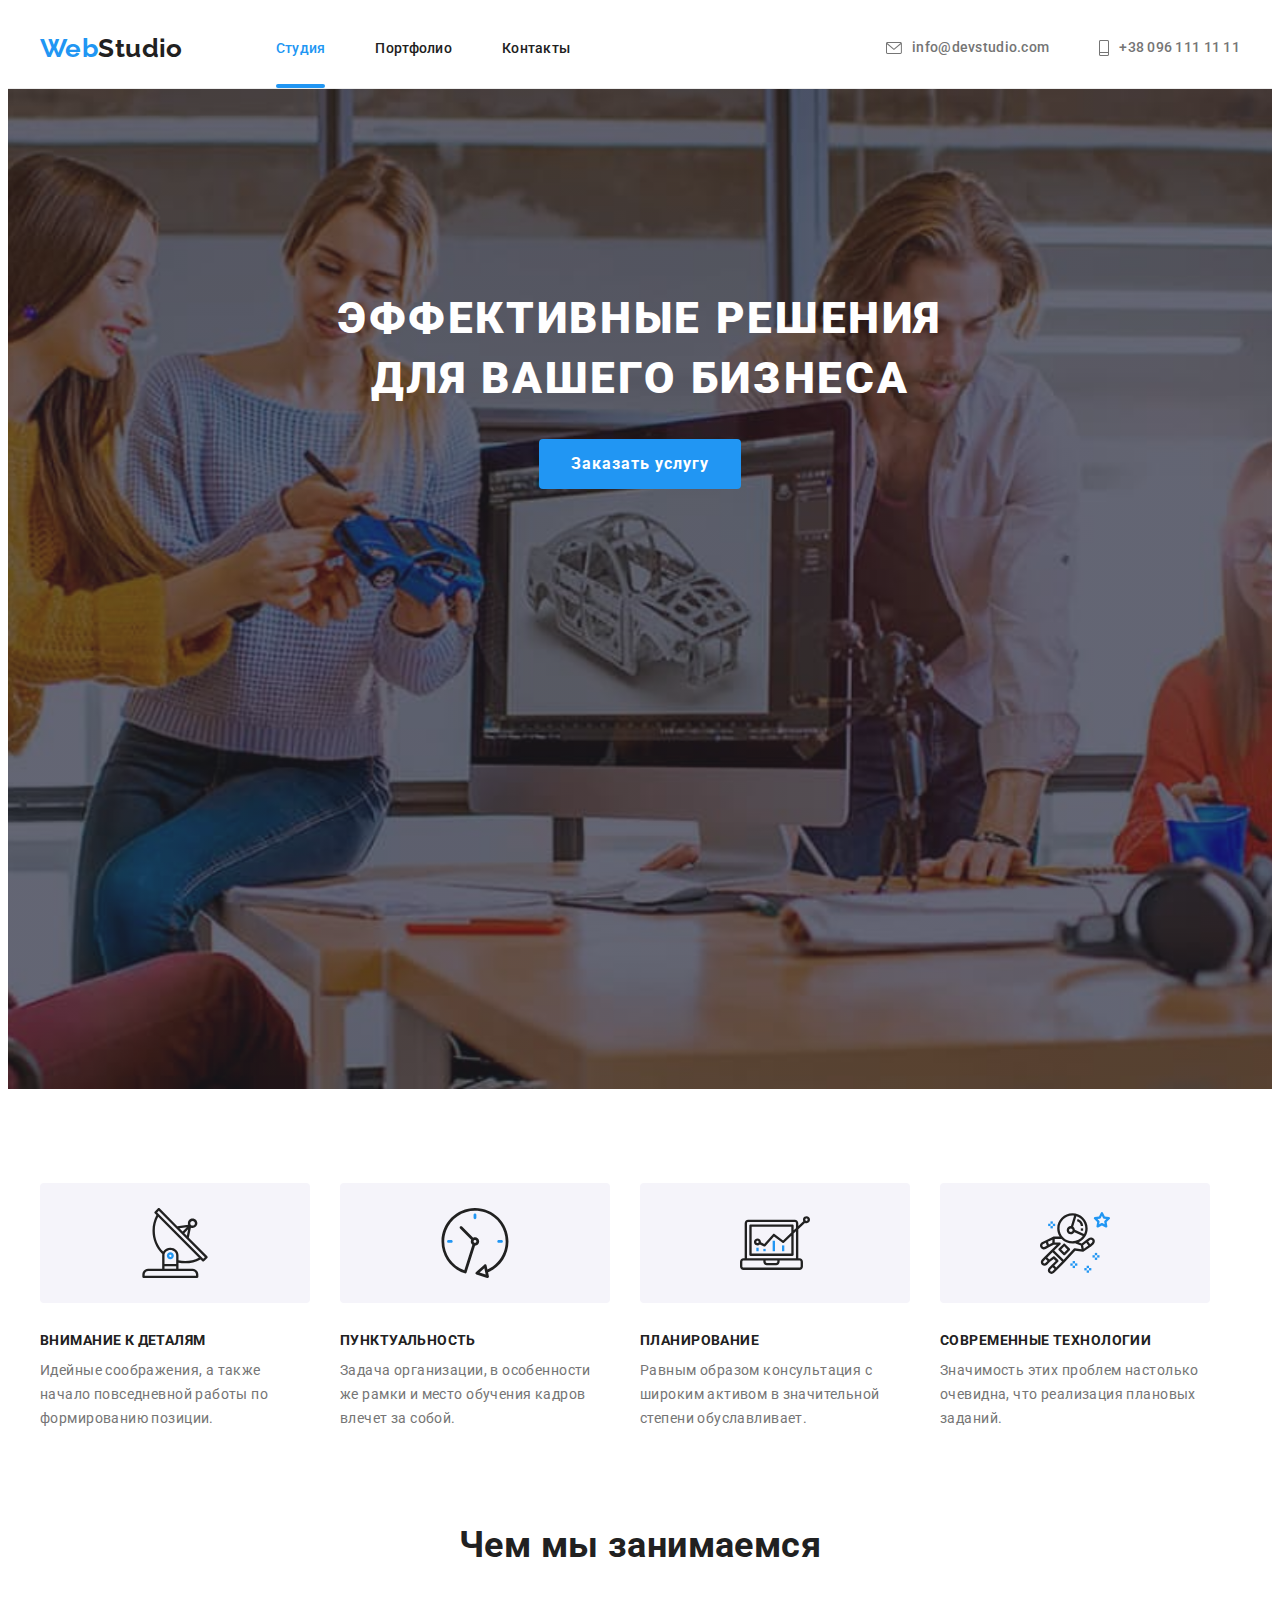
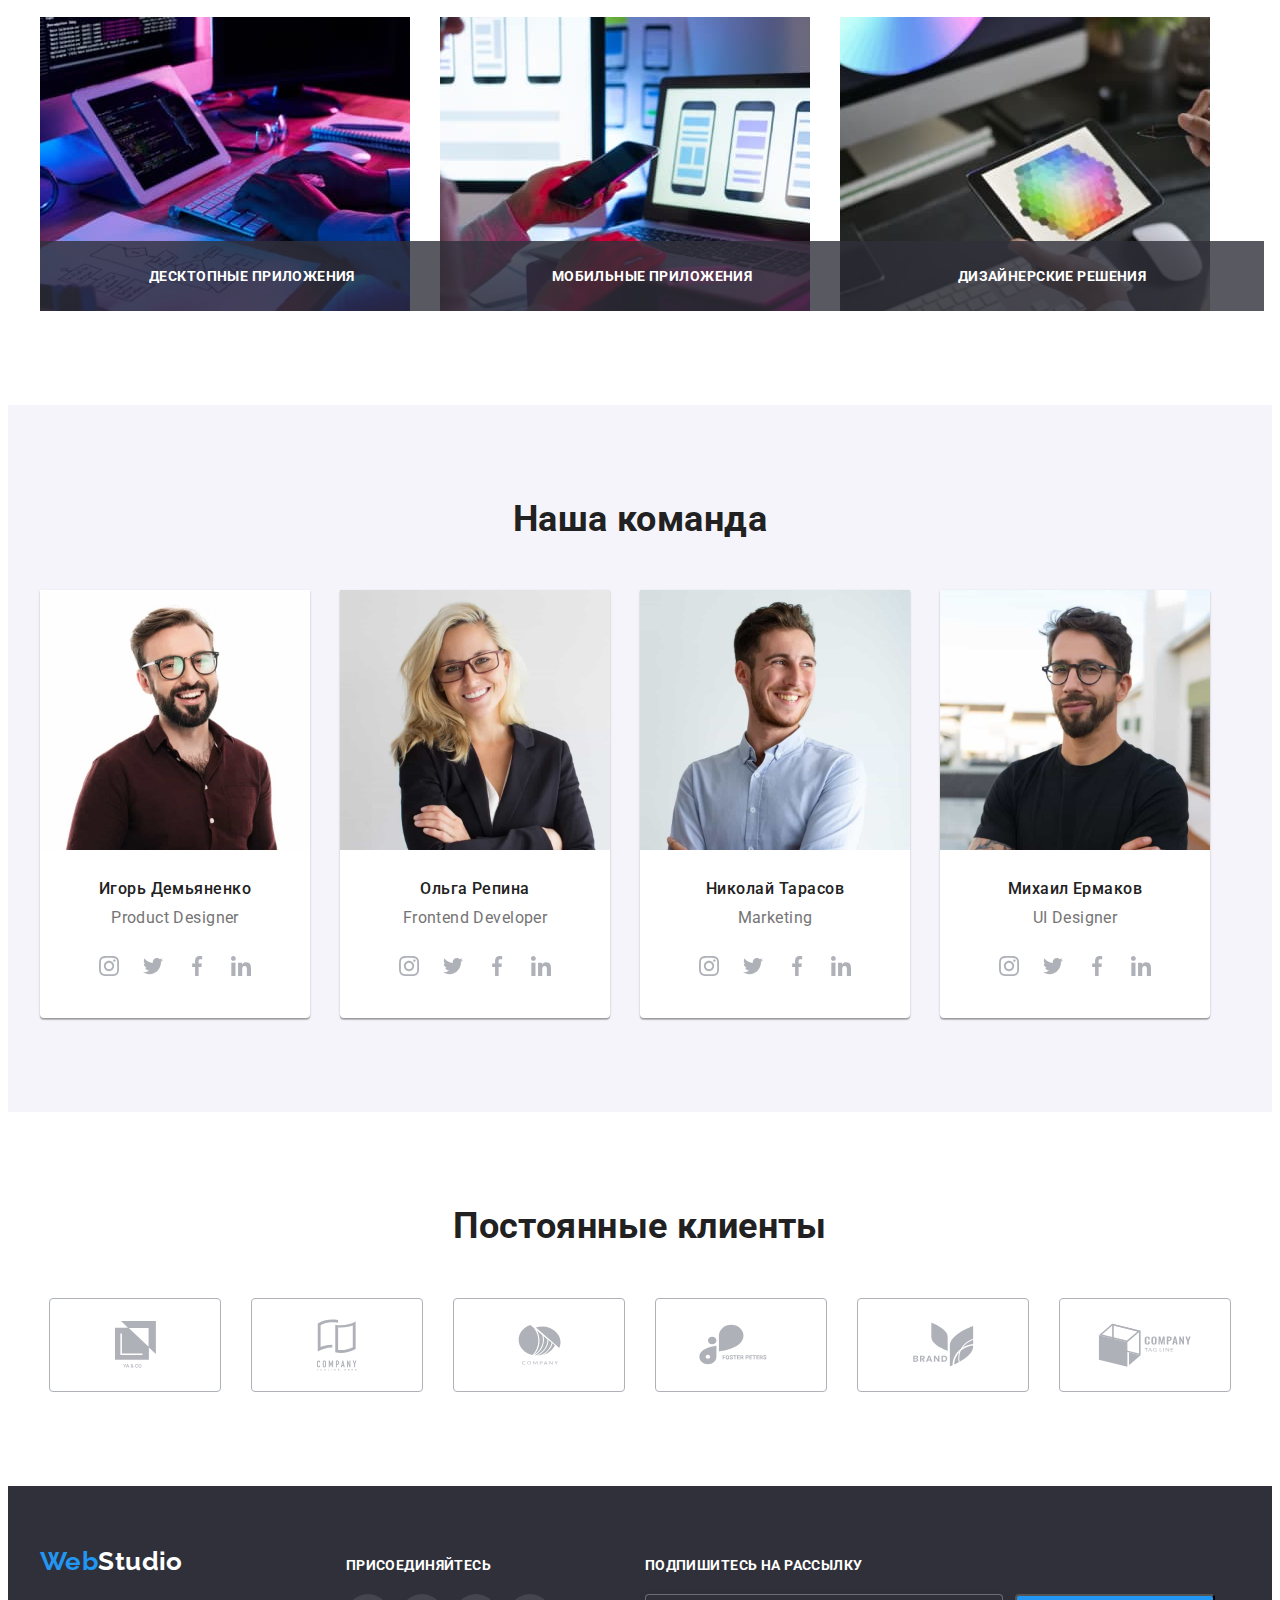
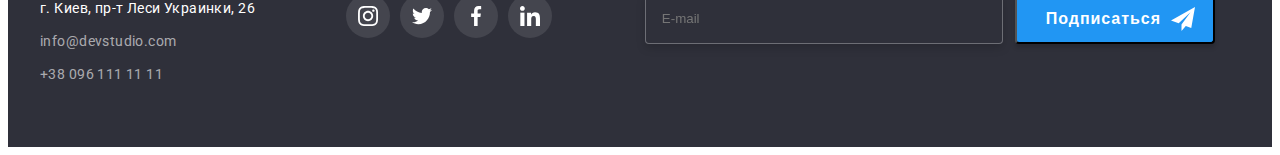
==== index.html @ a0065702 "Add files via upload" ====
<!DOCTYPE html>
<html lang="ru">
  <head>
    <meta charset="UTF-8" />
    <meta http-equiv="X-UA-Compatible" content="IE=edge" />
    <meta name="viewport" content="width=device-width, initial-scale=1.0" />
    <title>WebStudio</title>
    <link rel="preconnect" href="https://fonts.googleapis.com" />
    <link rel="preconnect" href="https://fonts.gstatic.com" crossorigin />
    <link
      href="https://fonts.googleapis.com/css2?family=Raleway:wght@700&family=Roboto:wght@400;500;700;900&display=swap"
      rel="stylesheet"
    />
    <link
      rel="stylesheet"
      href="https://cdnjs.cloudflare.com/ajax/libs/modern-normalize/1.1.0/modern-normalize.min.css"
      integrity="sha512-wpPYUAdjBVSE4KJnH1VR1HeZfpl1ub8YT/NKx4PuQ5NmX2tKuGu6U/JRp5y+Y8XG2tV+wKQpNHVUX03MfMFn9Q=="
      crossorigin="anonymous"
      referrerpolicy="no-referrer"
    />
    <link rel="stylesheet" href="./css/styles.css" />
  </head>
  <body>
    <!-- header -->
    <header class="header-border">
      <div class="container header-container">
        <a href="./index.html" class="logo link">
          Web<span class="logo-black">Studio</span></a
        >
        <nav class="nav">
          <ul class="nav-list list">
            <li class="nav-item">
              <a class="nav-link link current" href="./index.html">Студия</a>
            </li>
            <li class="nav-item">
              <a class="nav-link link" href="./portfolio.html">Портфолио</a>
            </li>
            <li class="nav-item">
              <a class="nav-link link" href="">Контакты</a>
            </li>
          </ul>
        </nav>
        <ul class="contact-list list">
          <li class="contact-item">
            <a class="contact-link link" href="mailto:info@devstudio.com">
              <svg class="contact-link-icon" width="16" height="12">
                <use href="./images/sprait.svg#icon-envelope"></use>
              </svg>
              info@devstudio.com</a
            >
          </li>
          <li class="contact-item">
            <a class="contact-link link" href="tel:+380961111111">
              <svg class="contact-link-icon" width="10" height="16">
                <use href="./images/sprait.svg#icon-smartphone"></use>
              </svg>
              +38 096 111 11 11</a
            >
          </li>
        </ul>
      </div>
    </header>
    <!--main-contain -->
    <main>
      <!-- hero-section -->
      <section class="hero">
        <div class="container hero-img">
          <h1 class="hero-text">Эффективные решения для вашего бизнеса</h1>
          <button class="btn" type="button" data-modal-open>
            Заказать услугу
          </button>
        </div>
      </section>
      <!-- features-section -->
      <section class="features container">
        <h2 class="section-title visually-hidden">Особенности</h2>
        <ul class="features-list list">
          <li class="features-item">
            <div class="features-list-icon">
              <svg class="features-icon" width="70" height="70">
                <use href="./images/sprait.svg#icon-antenna"></use>
              </svg>
            </div>
            <h3 class="features-item-title">Внимание к деталям</h3>
            <p class="features-list-text">
              Идейные соображения, а также начало повседневной работы по
              формированию позиции.
            </p>
          </li>
          <li class="features-item">
            <div class="features-list-icon">
              <svg class="features-icon" width="70" height="70">
                <use href="./images/sprait.svg#icon-clock"></use>
              </svg>
            </div>
            <h3 class="features-item-title">Пунктуальность</h3>
            <p class="features-list-text">
              Задача организации, в особенности же рамки и место обучения кадров
              влечет за собой.
            </p>
          </li>
          <li class="features-item">
            <div class="features-list-icon">
              <svg class="features-icon" width="70" height="70">
                <use href="./images/sprait.svg#icon-diagram"></use>
              </svg>
            </div>
            <h3 class="features-item-title">Планирование</h3>
            <p class="features-list-text">
              Равным образом консультация с широким активом в значительной
              степени обуславливает.
            </p>
          </li>
          <li class="features-item">
            <div class="features-list-icon">
              <svg class="features-icon" width="70" height="70">
                <use href="./images/sprait.svg#icon-astronaut"></use>
              </svg>
            </div>
            <h3 class="features-item-title">Современные технологии</h3>
            <p class="features-list-text">
              Значимость этих проблем настолько очевидна, что реализация
              плановых заданий.
            </p>
          </li>
        </ul>
      </section>
      <!-- make-section  -->
      <section class="make container">
        <h2 class="section-title">Чем мы занимаемся</h2>
        <ul class="make-list list">
          <li class="make-item">
            <img src="./images/code.jpg" alt="writing code" width="370" />
            <div class="make-item-label">
              <p class="make-text">Десктопные приложения</p>
            </div>
          </li>
          <li class="make-item">
            <img
              src="./images/interface.jpg"
              alt="creating an interface"
              width="370"
            />
            <div class="make-item-label">
              <p class="make-text">Мобильные приложения</p>
            </div>
          </li>
          <li class="make-item">
            <img src="./images/desing.jpg" alt="design creation" width="370" />
            <div class="make-item-label">
              <p class="make-text">Дизайнерские решения</p>
            </div>
          </li>
        </ul>
      </section>
      <!-- our-team -->
      <section class="team-section">
        <div class="container">
          <h2 class="section-title">Наша команда</h2>
          <ul class="team-list list">
            <li class="team-item">
              <img
                src="./images/demyanenko.jpg"
                alt="Игорь Демьяненко"
                width="270"
              />
              <div class="team-info">
                <h3 class="team-item-name">Игорь Демьяненко</h3>
                <p class="team-item-prof">Product Designer</p>
                <ul class="team-list-icon list">
                  <li class="team-item-icon">
                    <a class="team-link-icon link" href="">
                      <svg class="team-icon" width="20" height="20">
                        <use href="./images/sprait.svg#icon-instagram"></use>
                      </svg>
                    </a>
                  </li>
                  <li class="team-item-icon">
                    <a class="team-link-icon link" href="">
                      <svg class="team-icon" width="20" height="20">
                        <use href="./images/sprait.svg#icon-twitter"></use>
                      </svg>
                    </a>
                  </li>
                  <li class="team-item-icon">
                    <a class="team-link-icon link" href="">
                      <svg class="team-icon" width="20" height="20">
                        <use href="./images/sprait.svg#icon-facebook"></use>
                      </svg>
                    </a>
                  </li>
                  <li class="team-item-icon">
                    <a class="team-link-icon link" href="">
                      <svg class="team-icon" width="20" height="20">
                        <use href="./images/sprait.svg#icon-linkedin"></use>
                      </svg>
                    </a>
                  </li>
                </ul>
              </div>
            </li>
            <li class="team-item">
              <img src="./images/repina.jpg" alt="Ольга Репина" width="270" />
              <div class="team-info">
                <h3 class="team-item-name">Ольга Репина</h3>
                <p class="team-item-prof">Frontend Developer</p>
                <ul class="team-list-icon list">
                  <li class="team-item-icon">
                    <a class="team-link-icon link" href="">
                      <svg class="team-icon" width="20" height="20">
                        <use href="./images/sprait.svg#icon-instagram"></use>
                      </svg>
                    </a>
                  </li>
                  <li class="team-item-icon">
                    <a class="team-link-icon link" href="">
                      <svg class="team-icon" width="20" height="20">
                        <use href="./images/sprait.svg#icon-twitter"></use>
                      </svg>
                    </a>
                  </li>
                  <li class="team-item-icon">
                    <a class="team-link-icon link" href="">
                      <svg class="team-icon" width="20" height="20">
                        <use href="./images/sprait.svg#icon-facebook"></use>
                      </svg>
                    </a>
                  </li>
                  <li class="team-item-icon">
                    <a class="team-link-icon link" href="">
                      <svg class="team-icon" width="20" height="20">
                        <use href="./images/sprait.svg#icon-linkedin"></use>
                      </svg>
                    </a>
                  </li>
                </ul>
              </div>
            </li>
            <li class="team-item">
              <img
                src="./images/tarasov.jpg"
                alt="Николай Тарасов"
                width="270"
              />
              <div class="team-info">
                <h3 class="team-item-name">Николай Тарасов</h3>
                <p class="team-item-prof">Marketing</p>
                <ul class="team-list-icon list">
                  <li class="team-item-icon">
                    <a class="team-link-icon link" href="">
                      <svg class="team-icon" width="20" height="20">
                        <use href="./images/sprait.svg#icon-instagram"></use>
                      </svg>
                    </a>
                  </li>
                  <li class="team-item-icon">
                    <a class="team-link-icon link" href="">
                      <svg class="team-icon" width="20" height="20">
                        <use href="./images/sprait.svg#icon-twitter"></use>
                      </svg>
                    </a>
                  </li>
                  <li class="team-item-icon">
                    <a class="team-link-icon link" href="">
                      <svg class="team-icon" width="20" height="20">
                        <use href="./images/sprait.svg#icon-facebook"></use>
                      </svg>
                    </a>
                  </li>
                  <li class="team-item-icon">
                    <a class="team-link-icon link" href="">
                      <svg class="team-icon" width="20" height="20">
                        <use href="./images/sprait.svg#icon-linkedin"></use>
                      </svg>
                    </a>
                  </li>
                </ul>
              </div>
            </li>
            <li class="team-item">
              <img
                src="./images/ermakov.jpg"
                alt="Михаил Ермаков"
                width="270"
              />
              <div class="team-info">
                <h3 class="team-item-name">Михаил Ермаков</h3>
                <p class="team-item-prof">UI Designer</p>
                <ul class="team-list-icon list">
                  <li class="team-item-icon">
                    <a class="team-link-icon link" href="">
                      <svg class="team-icon" width="20" height="20">
                        <use href="./images/sprait.svg#icon-instagram"></use>
                      </svg>
                    </a>
                  </li>
                  <li class="team-item-icon">
                    <a class="team-link-icon link" href="">
                      <svg class="team-icon" width="20" height="20">
                        <use href="./images/sprait.svg#icon-twitter"></use>
                      </svg>
                    </a>
                  </li>
                  <li class="team-item-icon">
                    <a class="team-link-icon link" href="">
                      <svg class="team-icon" width="20" height="20">
                        <use href="./images/sprait.svg#icon-facebook"></use>
                      </svg>
                    </a>
                  </li>
                  <li class="team-item-icon">
                    <a class="team-link-icon link" href="">
                      <svg class="team-icon" width="20" height="20">
                        <use href="./images/sprait.svg#icon-linkedin"></use>
                      </svg>
                    </a>
                  </li>
                </ul>
              </div>
            </li>
          </ul>
        </div>
      </section>
      <!-- regular customers -->
      <section class="client-section">
        <h2 class="section-title">Постоянные клиенты</h2>
        <div class="container">
          <ul class="clients-list list">
            <li class="client-item">
              <a class="client-link link" href=""
                ><svg class="client-icon" width="41" height="47">
                  <use href="images/sprait.svg#icon-yaco"></use>
                </svg>
              </a>
            </li>
            <li class="client-item">
              <a class="client-link link" href=""
                ><svg class="client-icon" width="40" height="52">
                  <use href="images/sprait.svg#icon-tagher"></use>
                </svg>
              </a>
            </li>
            <li class="client-item">
              <a class="client-link link" href=""
                ><svg class="client-icon" width="43" height="41">
                  <use href="images/sprait.svg#icon-company"></use>
                </svg>
              </a>
            </li>
            <li class="client-item">
              <a class="client-link link" href=""
                ><svg class="client-icon" width="84" height="41">
                  <use href="images/sprait.svg#icon-fospet"></use>
                </svg>
              </a>
            </li>
            <li class="client-item">
              <a class="client-link link" href=""
                ><svg class="client-icon" width="63" height="45">
                  <use href="./images/sprait.svg#icon-brand"></use>
                </svg>
              </a>
            </li>
            <li class="client-item">
              <a class="client-link link" href=""
                ><svg class="client-icon" width="94" height="44">
                  <use href="images/sprait.svg#icon-taglin"></use>
                </svg>
              </a>
            </li>
          </ul>
        </div>
      </section>
    </main>
    <!-- footer-section -->
    <footer class="footer-section">
      <div class="container footer-container">
        <div class="footer-address">
          <a href="./index.html" class="logo link">
            Web<span class="logo-white">Studio</span></a
          >
          <address class="address">
            <ul class="address-list list">
              <li class="address-item">
                <a
                  class="address-link link"
                  href="https://goo.gl/maps/7izmtdtoirAUab2y5"
                  target="_blank"
                >
                  г. Киев, пр-т Леси Украинки, 26
                </a>
              </li>
              <li class="address-contact-item">
                <a
                  class="address-contact-link link"
                  href="mailto:info@devstudio.com"
                  >info@devstudio.com</a
                >
              </li>
              <li class="address-contact-item">
                <a class="address-contact-link link" href="tel:+380961111111"
                  >+38 096 111 11 11</a
                >
              </li>
            </ul>
          </address>
        </div>
        <div class="footer-social">
          <b class="footer-social-title">присоединяйтесь</b>
          <ul class="footer-list-icon list">
            <li class="footer-item-icon">
              <a class="footer-link-icon link" href="">
                <svg class="footer-icon" width="20" height="20">
                  <use href="./images/sprait.svg#icon-instagram"></use>
                </svg>
              </a>
            </li>
            <li class="footer-item-icon">
              <a class="footer-link-icon link" href="">
                <svg class="footer-icon" width="20" height="20">
                  <use href="./images/sprait.svg#icon-twitter"></use>
                </svg>
              </a>
            </li>
            <li class="footer-item-icon">
              <a class="footer-link-icon link" href="">
                <svg class="footer-icon" width="20" height="20">
                  <use href="./images/sprait.svg#icon-facebook"></use>
                </svg>
              </a>
            </li>
            <li class="footer-item-icon">
              <a class="footer-link-icon link" href="">
                <svg class="footer-icon" width="20" height="20">
                  <use href="./images/sprait.svg#icon-linkedin"></use>
                </svg>
              </a>
            </li>
          </ul>
        </div>
        <div class="sabscription">
          <b class="sabscription-title">Подпишитесь на рассылку</b>
          <form class="sabscription-form">
            <input
              class="sabscription-mail"
              type="email"
              name="email"
              placeholder="E-mail"
            />
            <button class="sabscription-btn" type="submit">
              Подписаться
              <svg class="sabsctiption-svg" width="24" height="24">
                <use href="./images/sprait.svg#icon-send"></use>
              </svg>
            </button>
          </form>
        </div>
      </div>
    </footer>
    <!-- backdrop -->
    <div class="backdrop is-hidden" data-modal>
      <div class="modal">
        <button class="model-close" type="button" data-modal-close>
          <svg class="model-close-icon" width="30" height="30">
            <use href="./images/sprait.svg#icon-close"></use>
          </svg>
        </button>
        <div class="bd-form">
          <b class="bd-form-title">Оставьте свои данные, мы вам перезвоним</b>
          <form class="bd-form-filed">
            <label class="form-name" for="firstname">Имя</label>
            <span class="bd-form-callback">
              <input
                class="bd-form-input"
                type="text"
                name="user-name"
                id="firstname"
                required
              />
              <svg class="form-icon" width="18" height="18">
                <use href="./images/sprait.svg#icon-person"></use>
              </svg>
            </span>
            <label class="form-name" for="tel">Телефон</label>
            <span class="bd-form-callback">
              <input
                class="bd-form-input"
                type="tel"
                name="tel"
                id="tel"
                required
              />
              <svg class="form-icon" width="18" height="18">
                <use href="./images/sprait.svg#icon-phone"></use>
              </svg>
            </span>
            <label class="form-name" for="email">Почта</label>
            <span class="bd-form-callback">
              <input
                class="bd-form-input"
                type="email"
                name="email"
                id="email"
                required
              />
              <svg class="form-icon" width="18" height="18">
                <use href="./images/sprait.svg#form-mail"></use>
              </svg>
            </span>
            <label class="form-name" for="comment">Комментарий</label>
            <span class="bd-form-callback">
              <textarea
                class="comment"
                name="comment"
                id="comment"
                placeholder="Введите текст"
              ></textarea>
            </span>
            <div class="form-checkbo-wraper">
              <input
                class="form-checkbox visually-hidden"
                type="checkbox"
                name="checkbox"
                id="checkbox"
                required
              />
              <label class="policy-checkbox" for="checkbox"
                >Соглашаюсь с рассылкой и принимаю
                <a class="form-link" href="">Условия договора</a>
              </label>
            </div>
            <button class="form-btn" type="submit">Отправить</button>
          </form>
        </div>
      </div>
    </div>
    <!-- js -->
    <script src="./modal.js"></script>
  </body>
</html>
---- css/styles.css ----
:root {
  --primary-color-accent: #2196f3;
  --primary-text-color: #757575;
  --secondary-text-color: #212121;
  --color-text: #ffffff;
  --primary-color-bg: #ffffff;
  --secondary-color-bg: #f5f4fa;
  --color-bg: #2f303a;
  --secondary-color-btn: #188ce8;
  --primary-color-icon: #afb1b8;
  --trans-dur-250ms: 250ms;
  --cubic-bezier: cubic-bezier(0.4, 0, 0.2, 1);
}
body {
  font-weight: 400;
  font-size: 14px;
  letter-spacing: 0.03em;
  font-family: "Roboto", sans-serif;
  background: var(--primary-color-bg);
}
h1,
h2,
h3,
p {
  margin-top: 0;
  margin-bottom: 0;
}
ul,
ol {
  margin-top: 0;
  margin-bottom: 0;
  padding-left: 0;
}
img {
  display: block;
  max-width: 100%;
  min-height: auto;
}
/* components */
.list {
  list-style: none;
}
.link {
  text-decoration: none;
}
.container {
  width: 1200px;
  margin-left: auto;
  margin-right: auto;
  padding-left: 15px;
  padding-right: 15px;
}
.section-title {
  margin-bottom: 50px;
  font-weight: 700;
  font-size: 36px;
  line-height: 1.16;
  text-align: center;
  color: var(--secondary-text-color);
}

.visually-hidden {
  position: absolute;
  width: 1px;
  height: 1px;
  margin: -1px;
  border: 0;
  padding: 0;
  white-space: nowrap;
  clip-path: inset(100%);
  clip: rect(0 0 0 0);
  overflow: hidden;
}
/* header*/
.header-border {
  border-bottom: 1px solid #ececec;
}

.header-container {
  display: flex;
  align-items: center;
}
.contact-list {
  display: flex;
  margin-left: auto;
}
.nav-list {
  display: flex;
}
.logo,
.logo-black {
  margin-right: 93px;
  font-family: "Raleway", sans-serif;
  font-weight: 700;
  font-size: 26px;
  line-height: 1.19;
  color: var(--primary-color-accent);
}
.logo-black {
  margin: 0;
  color: var(--secondary-text-color);
}
.current {
  position: relative;
}

.current::after {
  content: "";
  position: absolute;
  bottom: 0;
  left: 0;
  width: 100%;
  height: 4px;
  background-color: var(--primary-color-accent);
  border-radius: 2px;
}
.nav-link {
  padding-top: 32px;
  padding-bottom: 32px;
  font-weight: 500;
  line-height: 1.14;
  letter-spacing: 0.02em;
  color: var(--secondary-text-color);
  transition-property: color;
  transition-duration: var(--trans-dur-250ms);
  transition-timing-function: var(--cubic-bezier);
}
.nav-link:hover,
.nav-link:focus,
.nav-link.current {
  color: var(--primary-color-accent);
}
.nav-item:not(:last-child) {
  margin-right: 50px;
}
.contact-link {
  align-items: center;
  padding-top: 32px;
  padding-bottom: 32px;
  font-weight: 500;
  line-height: 1.14;
  letter-spacing: 0.02em;
  color: var(--primary-text-color);
  transition-property: color;
  transition-duration: var(--trans-dur-250ms);
  transition-timing-function: var(--cubic-bezier);
}
.contact-link:hover,
.contact-link:focus {
  color: var(--primary-color-accent);
}
.contact-item:not(:last-child) {
  margin-right: 50px;
}
.contact-list {
  display: flex;
}
.contact-link {
  display: flex;
  text-align: center;
}
.contact-link-icon {
  margin-right: 10px;
  fill: var(--primary-text-color);
  transition-property: fill;
  transition-duration: var(--trans-dur-250ms);
  transition-timing-function: var(--cubic-bezier);
}
.contact-link:hover .contact-link-icon,
.contact-link:focus .contact-link-icon {
  fill: var(--primary-color-accent);
}
/* hero */
.hero {
  padding-top: 200px;
  padding-bottom: 200px;
  background: var(--color-bg);
  margin: 0 auto;

  background-image: linear-gradient(
      rgba(47, 48, 58, 0.4),
      rgba(47, 48, 58, 0.4)
    ),
    url(../images/bg-hero.jpg);
  background-repeat: no-repeat;
  background-size: cover;
  max-width: 1600px;
  height: 600px;
  background-origin: padding-box;
  background-position: center center;
  text-align: center;
}

.hero-text {
  margin-left: auto;
  margin-right: auto;
  width: 670px;
  margin-bottom: 30px;
  font-weight: 900;
  font-size: 44px;
  line-height: 1.36;
  letter-spacing: 0.06em;
  text-transform: uppercase;
  color: var(--color-text);
}
.btn {
  padding: 10px 32px;
  min-width: 200px;
  border: transparent;
  border-radius: 4px;
  font-family: inherit;
  font-weight: 700;
  font-size: 16px;
  line-height: 1.87;
  letter-spacing: 0.06em;
  color: var(--color-text);
  background: var(--primary-color-accent);
  transition-property: background;
  transition-duration: var(--trans-dur-250ms);
  transition-timing-function: var(--cubic-bezier);
}
.btn:hover,
.btn:focus,
.btn:visited {
  cursor: pointer;
  background: var(--secondary-color-btn);
}

/* features */
.features {
  padding-top: 94px;
  padding-bottom: 94px;
}
.features-list {
  display: flex;
  flex-basis: calc((100% - 90px) / 4);
}
.features-item {
  width: 270px;
}
.features-item:not(:last-child) {
  margin-right: 30px;
}
.features-item-title {
  margin-bottom: 10px;
  font-weight: 700;
  font-size: 14px;
  line-height: 1.14;
  text-transform: uppercase;
  color: var(--secondary-text-color);
}
.features-list-text {
  line-height: 1.71;
  color: var(--primary-text-color);
}

.features-list-icon {
  display: flex;
  width: 270px;
  height: 120px;
  justify-content: center;
  align-items: center;
  margin-bottom: 30px;
  background: var(--secondary-color-bg);
  border-radius: 4px;
}
/* make-section */
.make-list {
  display: flex;
}
.make {
  padding-bottom: 94px;
}
.make-list {
  flex-basis: calc((100% - 60px) / 3);
}
.make-item:not(:last-child) {
  margin-right: 30px;
}
.make-item {
  position: relative;
}
.make-item-label {
  position: absolute;
  bottom: 0;
  width: 100%;
  padding: 27px;
  background: rgba(47, 48, 58, 0.8);
}
.make-text {
  font-weight: 700;
  letter-spacing: 0.03em;
  text-align: center;
  text-transform: uppercase;
  color: var(--color-text);
}
/* team */
.team-list {
  display: flex;
  padding-bottom: 94px;
  flex-basis: calc((100% - 90px) / 4);
}
.team-item {
  box-shadow: 0px 1px 3px rgba(0, 0, 0, 0.12), 0px 1px 1px rgba(0, 0, 0, 0.14),
    0px 2px 1px rgba(0, 0, 0, 0.2);
  border-radius: 0px 0px 4px 4px;
  background-color: var(--primary-color-bg);
}
.team-item:not(:last-child) {
  margin-right: 30px;
}
.team-section {
  padding-top: 94px;
  background-color: var(--secondary-color-bg);
}
.team-item-name {
  margin-bottom: 10px;
  font-weight: 500;
  font-size: 16px;
  line-height: 1.18;
  text-align: center;
  letter-spacing: 0.03em;
  color: var(--secondary-text-color);
}
.team-item-prof {
  margin-bottom: 16px;
  font-size: 16px;
  line-height: 1.18;
  text-align: center;
  color: var(--primary-text-color);
}
.team-info {
  padding-top: 30px;
  padding-bottom: 30px;
}
.team-list-icon {
  display: flex;
  justify-content: space-between;
  justify-content: center;
}
.team-link-icon {
  display: flex;
  border-radius: 50%;
  justify-content: center;
  align-items: center;
  width: 44px;
  height: 44px;
  transition-property: background-color;
  transition-duration: var(--trans-dur-250ms);
  transition-timing-function: var(--cubic-bezier);
  fill: var(--primary-color-bg);
}
.team-link-icon:hover,
.team-link-icon:focus {
  background-color: var(--primary-color-accent);
}
.team-link-icon:hover .team-icon,
.team-link-icon:focus .team-icon {
  fill: var(--primary-color-bg);
}

.team-icon {
  transition-property: fill;
  transition-duration: var(--trans-dur-250ms);
  transition-timing-function: var(--cubic-bezier);
  fill: var(--primary-color-icon);
}
/* client */

.client-section {
  padding-top: 94px;
  padding-bottom: 94px;
}
.clients-list {
  display: flex;
  justify-content: center;
  margin-top: 50px;
}
.clients-item {
  width: calc((100% - 150px) / 6);
}
.client-item:not(:last-child) {
  margin-right: 30px;
}
.client-link {
  display: flex;
  justify-content: center;
  align-items: center;
  width: 170px;
  height: 92px;
  border: 1px solid var(--primary-color-icon);
  border-radius: 4px;
  transition-property: transform, border-color;
  transition-duration: var(--trans-dur-250ms);
  transition-timing-function: var(--cubic-bezier);
}
.client-link:hover,
.client-link:focus {
  border-color: var(--primary-color-accent);
  transform: scale(0.64);
}
.client-link:hover .client-icon,
.client-link:focus .client-icon {
  fill: var(--primary-color-accent);
}

.client-icon {
  transition-property: fill;
  transition-duration: var(--trans-dur-250ms);
  transition-timing-function: var(--cubic-bezier);
  fill: var(--primary-color-icon);
}
/* footer */
.logo-white {
  color: var(--color-text);
}
.footer-section {
  background: var(--color-bg);
  padding-top: 60px;
  padding-bottom: 60px;
}
.footer-container {
  display: flex;
  align-items: baseline;
}
.footer-address {
  margin-right: 70px;
}
.address-list {
  margin-top: 20px;
}
.address-link {
  font-style: normal;
  line-height: 1.71;
  color: var(--color-text);
  transition-property: color;
  transition-duration: var(--trans-dur-250ms);
  transition-timing-function: var(--cubic-bezier);
}
.address-link:hover,
.address-link:focus {
  color: var(--primary-color-accent);
}
.address-contact-link {
  font-style: normal;
  line-height: 1.71;
  color: rgba(255, 255, 255, 0.6);
  transition-property: color;
  transition-duration: var(--trans-dur-250ms);
  transition-timing-function: var(--cubic-bezier);
}
.address-contact-link:hover,
.address-contact-link:focus {
  color: var(--primary-color-accent);
}
.address-contact-item {
  margin-top: 9px;
}
.footer-social {
  margin-right: 93px;
}
.footer-social-title {
  display: flex;
  margin-bottom: 20px;
  font-weight: 700;
  font-size: 14px;
  line-height: 1.14;
  letter-spacing: 0.03em;
  text-transform: uppercase;
  color: var(--color-text);
}
.footer-list-icon {
  display: flex;
}
.footer-list-icon :not(:last-child) {
  margin-right: 10px;
}
.footer-item-icon {
  display: flex;
  justify-content: center;
  align-items: center;
  width: 44px;
  height: 44px;
  background-color: rgba(255, 255, 255, 0.1);
  border-radius: 50%;
}
.footer-link-icon {
  display: flex;
  border-radius: 50%;
  justify-content: center;
  align-items: center;
  width: 44px;
  height: 44px;
  transition-property: background-color;
  transition-duration: var(--trans-dur-250ms);
  transition-timing-function: var(--cubic-bezier);
}
.footer-link-icon:hover,
.footer-link-icon:focus {
  background-color: var(--primary-color-accent);
}
.footer-icon {
  fill: var(--primary-color-bg);
}
.sabscription {
  display: flex;
  flex-direction: column;
}
.sabscription-form {
  display: flex;
}
.sabscription-title {
  margin-bottom: 20px;
  font-weight: 700;
  font-size: 14px;
  line-height: 1.14;
  letter-spacing: 0.03em;
  text-transform: uppercase;

  color: var(--color-text);
}
.sabscription-mail {
  width: 358px;
  height: 50px;
  margin-right: 12px;
  border: 1px solid rgba(255, 255, 255, 0.3);
  box-sizing: border-box;
  filter: drop-shadow(0px 4px 4px rgba(0, 0, 0, 0.15));
  border-radius: 4px;
  background-color: var(--color-bg);
}
.sabscription-form input {
  padding-left: 16px;
}
.sabscription-btn {
  display: flex;
  padding-left: 29px;
  width: 200px;
  height: 50px;
  align-items: center;
  text-align: center;
  font-weight: 700;
  font-size: 16px;
  line-height: 1.87;
  letter-spacing: 0.06em;
  color: var(--color-text);
  background: var(--primary-color-accent);
  box-shadow: 0px 4px 4px rgba(0, 0, 0, 0.15);
  border-radius: 4px;
  transition-property: background;
  transition-duration: var(--trans-dur-250ms);
  transition-timing-function: var(--cubic-bezier);
}
.sabscription-btn:hover,
.sabscription-btn:focus,
.sabscription-btn:visited {
  cursor: pointer;
  background: var(--secondary-color-btn);
}
.sabsctiption-svg {
  margin-left: 10px;
}
/* portfolio.html */
/* button */
.portfolio {
  padding-top: 94px;
  padding-bottom: 94px;
}
.portfolio-list {
  margin-bottom: 50px;
  display: flex;
  justify-content: center;
}
.portfolio-btn-item:not(:last-child) {
  margin-right: 8px;
}

.portfolio-btn {
  padding: 6px 22px;
  border: transparent;
  border-radius: 4px;
  line-height: 1.62;
  font-family: inherit;
  font-weight: 500;
  font-size: 16px;
  letter-spacing: 0.03em;
  color: var(--secondary-text-color);
  background: var(--secondary-color-bg);
  transition-property: color, background, box-shadow;
  transition-duration: var(--trans-dur-250ms);
  transition-timing-function: var(--cubic-bezier);
}
.portfolio-btn:hover,
.portfolio-btn:focus {
  background: var(--primary-color-accent);
  color: var(--color-text);
  box-shadow: 0px 3px 1px rgba(0, 0, 0, 0.1), 0px 1px 2px rgba(0, 0, 0, 0.08),
    0px 2px 2px rgba(0, 0, 0, 0.12);
  cursor: pointer;
}
/* card */
.portfolio-card-list {
  display: flex;
  flex-wrap: wrap;
}
.portfolio-card-item {
  flex-basis: calc((100% - 60px) / 3);
}
.portfolio-card-item:not(:nth-child(3n)) {
  margin-right: 30px;
}
.portfolio-card-item:not(:nth-last-child(-n + 3)) {
  margin-bottom: 30px;
}
.portfolio-text {
  padding: 20px 24px;
  border-bottom: 1px solid #eeeeee;
  border-left: 1px solid #eeeeee;
  border-right: 1px solid #eeeeee;
}
.portfolio-card-name {
  margin-bottom: 4px;
  font-weight: 700;
  font-size: 18px;
  line-height: 2;
  letter-spacing: 0.06em;
  color: var(--secondary-text-color);
}
.portfolio-link {
  display: block;
  font-size: 16px;
  line-height: 1.87;
  letter-spacing: 0.03em;
  color: var(--primary-text-color);
  transition-property: box-shadow;
  transition-duration: var(--trans-dur-250ms);
  transition-timing-function: var(--cubic-bezier);
}
.portfolio-link:hover,
.portfolio-link:focus {
  box-shadow: 0px 1px 1px rgba(0, 0, 0, 0.12), 0px 4px 4px rgba(0, 0, 0, 0.06),
    1px 4px 6px rgba(0, 0, 0, 0.16);
}
.portfolio-card-description {
  position: relative;
  overflow: hidden;
}
.portfolio-card-text {
  position: absolute;
  top: 0;
  left: 0;
  padding: 63px 24px;
  width: 100%;
  height: 100%;
  font-size: 18px;
  line-height: 1.56;
  letter-spacing: 0.03em;
  color: var(--color-text);
  background: rgba(33, 150, 243, 0.9);
  transition-duration: var(--trans-dur-250ms);
  transition-timing-function: var(--cubic-bezier);
  transform: translateY(100%);
  opacity: 0;
}
.portfolio-link:hover .portfolio-card-text,
.portfolio-link:focus .portfolio-card-text {
  transform: translateY(0%);
  opacity: 1;
}
/* backdrop */
.backdrop {
  position: fixed;
  top: 0;
  left: 0;
  width: 100%;
  height: 100%;
  background: rgba(0, 0, 0, 0.2);
  transition-property: opacity, visibility;
  transition-duration: var(--trans-dur-250ms);
  transition-timing-function: var(--cubic-bezier);
}
.backdrop.is-hidden {
  visibility: hidden;
  opacity: 0;
  pointer-events: none;
}
.modal {
  position: absolute;
  top: 50%;
  left: 50%;
  padding: 40px;
  transform: translate(-50%, -50%);
  width: 528px;
  height: 581px;
  background: var(--primary-color-bg);
  box-shadow: 0px 1px 3px rgba(0, 0, 0, 0.12), 0px 1px 1px rgba(0, 0, 0, 0.14),
    0px 2px 1px rgba(0, 0, 0, 0.2);
  border-radius: 4px;
}
.model-close {
  position: absolute;
  display: flex;
  justify-content: center;
  align-items: center;
  top: 8px;
  right: 8px;
  width: 30px;
  height: 30px;
  border-radius: 50%;
  cursor: pointer;
  padding: 0;
  background: var(--primary-color-bg);
  border: 1px solid rgba(0, 0, 0, 0.1);
  transition-property: fill;
  transition-duration: var(--trans-dur-250ms);
  transition-timing-function: var(--cubic-bezier);
}
.model-close:focus .model-close-icon,
.model-close:hover .model-close-icon {
  fill: var(--primary-color-accent);
}
/* form */
.bd-form-title {
  display: block;
  margin-bottom: 12px;
  font-weight: 700;
  font-size: 20px;
  line-height: 1.15;
  text-align: center;
  letter-spacing: 0.03em;
  color: var(--secondary-text-color);
}
.form-name {
  display: block;
  font-weight: 400;
  margin-bottom: 4px;
  font-size: 12px;
  line-height: 1.17;
  letter-spacing: 0.01em;
  color: var(--primary-text-color);
}
.bd-form-callback {
  position: relative;
  display: block;
}
.bd-form-input {
  display: block;
  padding-left: 42px;
  width: 100%;
  height: 40px;
  margin-bottom: 10px;
  border: 1px solid rgba(33, 33, 33, 0.2);
  border-radius: 4px;
  box-shadow: 0px 1px 3px rgba(0, 0, 0, 0.12), 0px 1px 1px rgba(0, 0, 0, 0.14),
    0px 2px 1px rgba(0, 0, 0, 0.2);
  transition-property: border-color, fill;
  transition-duration: var(--trans-dur-250ms);
  transition-timing-function: var(--cubic-bezier);
}
.bd-form-input:focus,
.bd-form-input:hover {
  outline: none;
  border-color: var(--primary-color-accent);
}
.bd-form-input:focus + .form-icon,
.bd-form-input:hover + .form-icon {
  fill: var(--primary-color-accent);
}
.comment {
  display: block;
  width: 100%;
  height: 120px;
  resize: none;
  margin-bottom: 20px;
  padding: 12px 16px;
  font-weight: 400;
  font-size: 12px;
  line-height: 1.17;
  letter-spacing: 0.01em;
  border-radius: 4px;
  border: 1px solid rgba(33, 33, 33, 0.2);
  border-radius: 4px;
  box-shadow: 0px 1px 3px rgba(0, 0, 0, 0.12), 0px 1px 1px rgba(0, 0, 0, 0.14),
    0px 2px 1px rgba(0, 0, 0, 0.2);
  transition-property: border-color;
  transition-duration: var(--trans-dur-250ms);
  transition-timing-function: var(--cubic-bezier);
}
.comment input::placeholder {
  color: rgba(117, 117, 117, 0.5);
}
.comment:focus,
.comment:hover {
  outline: none;
  border-color: var(--primary-color-accent);
}

.form-icon {
  position: absolute;
  top: 50%;
  left: 12px;
  transform: translateY(-50%);
}
.form-checkbox {
  margin-right: 8px;
}

.policy-checkbox {
  display: flex;
  align-items: center;
  font-weight: 400;
  font-size: 14px;
  margin-bottom: 30px;
  line-height: 1.71;
  letter-spacing: 0.03em;
  color: var(--primary-text-color);
}

.policy-checkbox::before {
  content: "";
  display: inline-block;
  width: 16px;
  height: 15px;
  border: 2px solid var(--secondary-text-color);
  border-radius: 2px;
  cursor: pointer;
  margin-right: 10px;
  top: 12px;
  left: 1px;
}
.form-checkbox:checked + .policy-checkbox::before {
  background-image: url(../images/icon-policy.svg);
  background-color: var(--primary-color-accent);
  border-color: transparent;
}
.form-checkbox:focus + .policy-checkbox::before {
  outline: none;
  border-color: var(--primary-color-accent);
}
.form-link {
  color: var(--primary-color-accent);
}
.form-btn {
  display: flex;
  font-weight: 700;
  margin-left: auto;
  margin-right: auto;
  padding: 10px 55px;
  font-size: 16px;
  line-height: 1.87;
  align-items: center;
  text-align: center;
  letter-spacing: 0.06em;
  color: var(--color-text);
  background: var(--primary-color-accent);
  transition-property: background;
  transition-duration: var(--trans-dur-250ms);
  transition-timing-function: var(--cubic-bezier);
  box-shadow: 0px 4px 4px rgba(0, 0, 0, 0.15);
  border-radius: 4px;
}
.form-btn:focus,
.form-btn:hover {
  cursor: pointer;
  background: var(--secondary-color-btn);
}
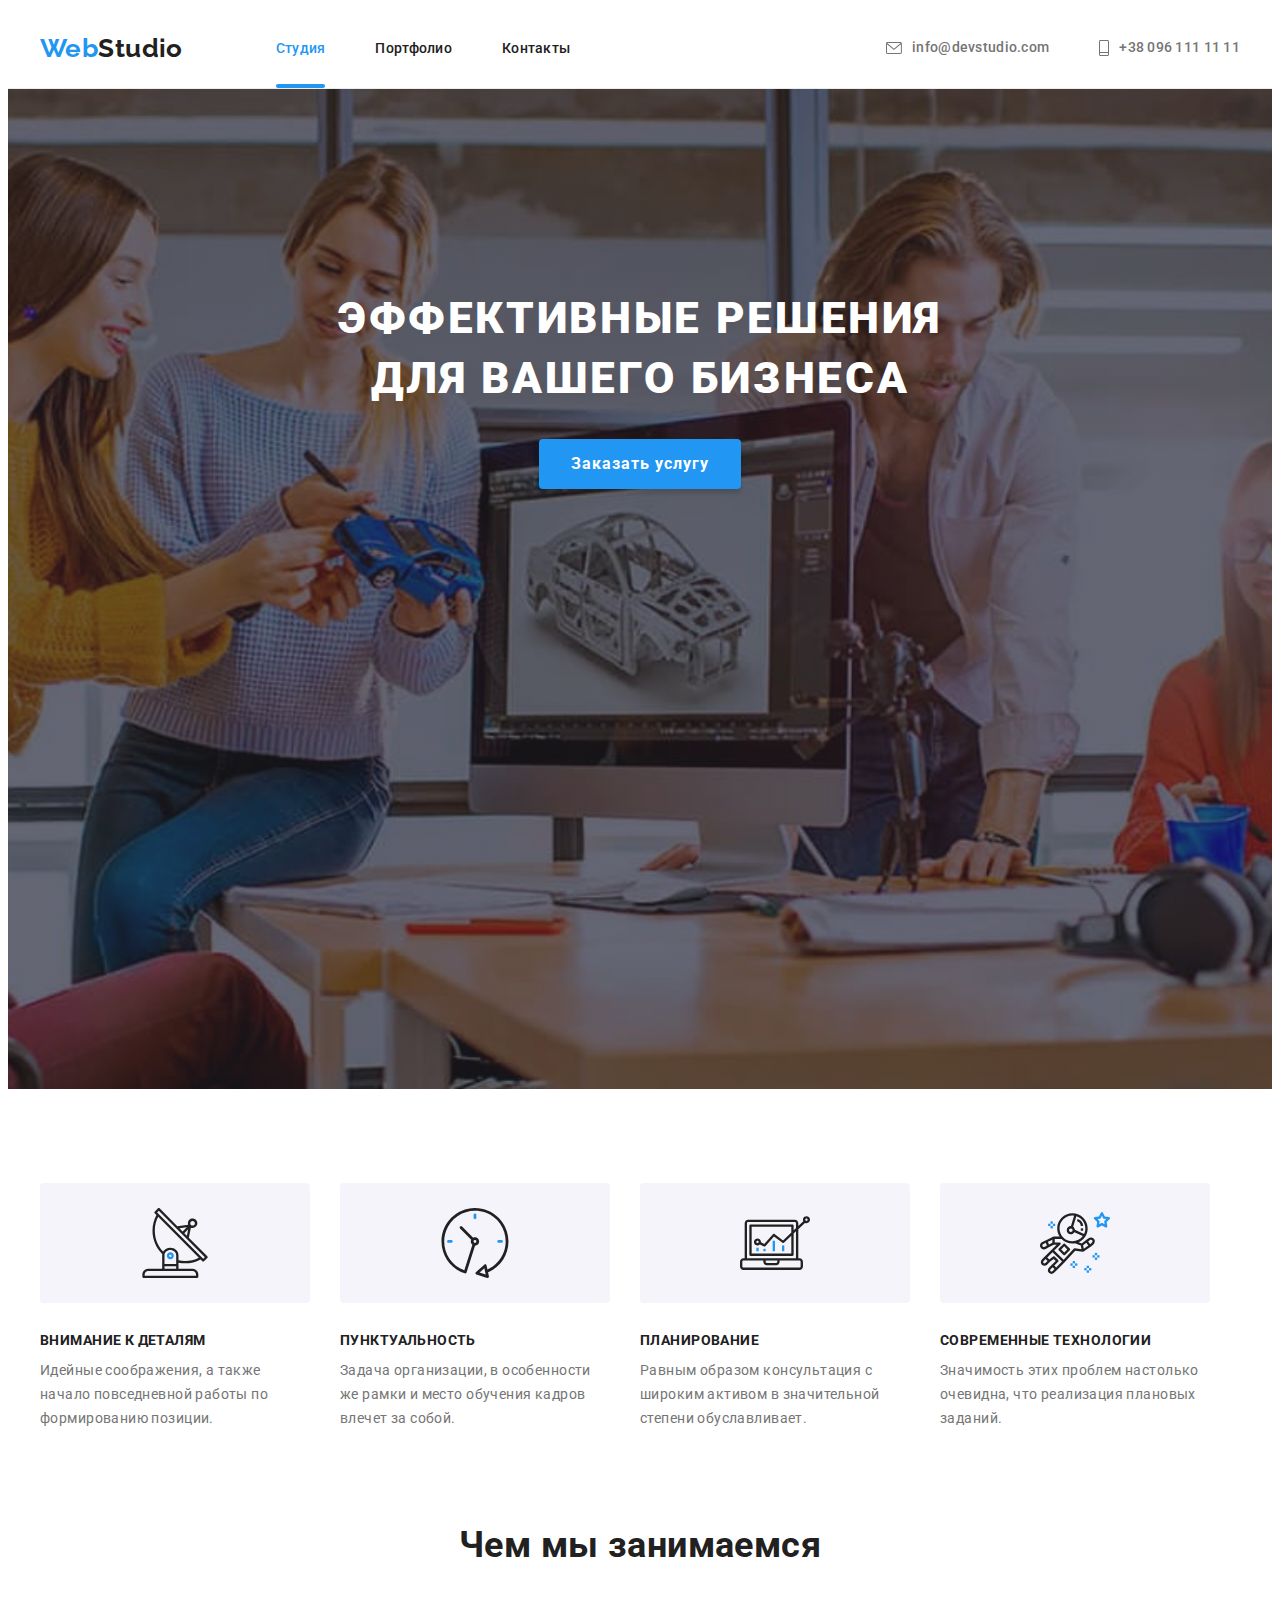
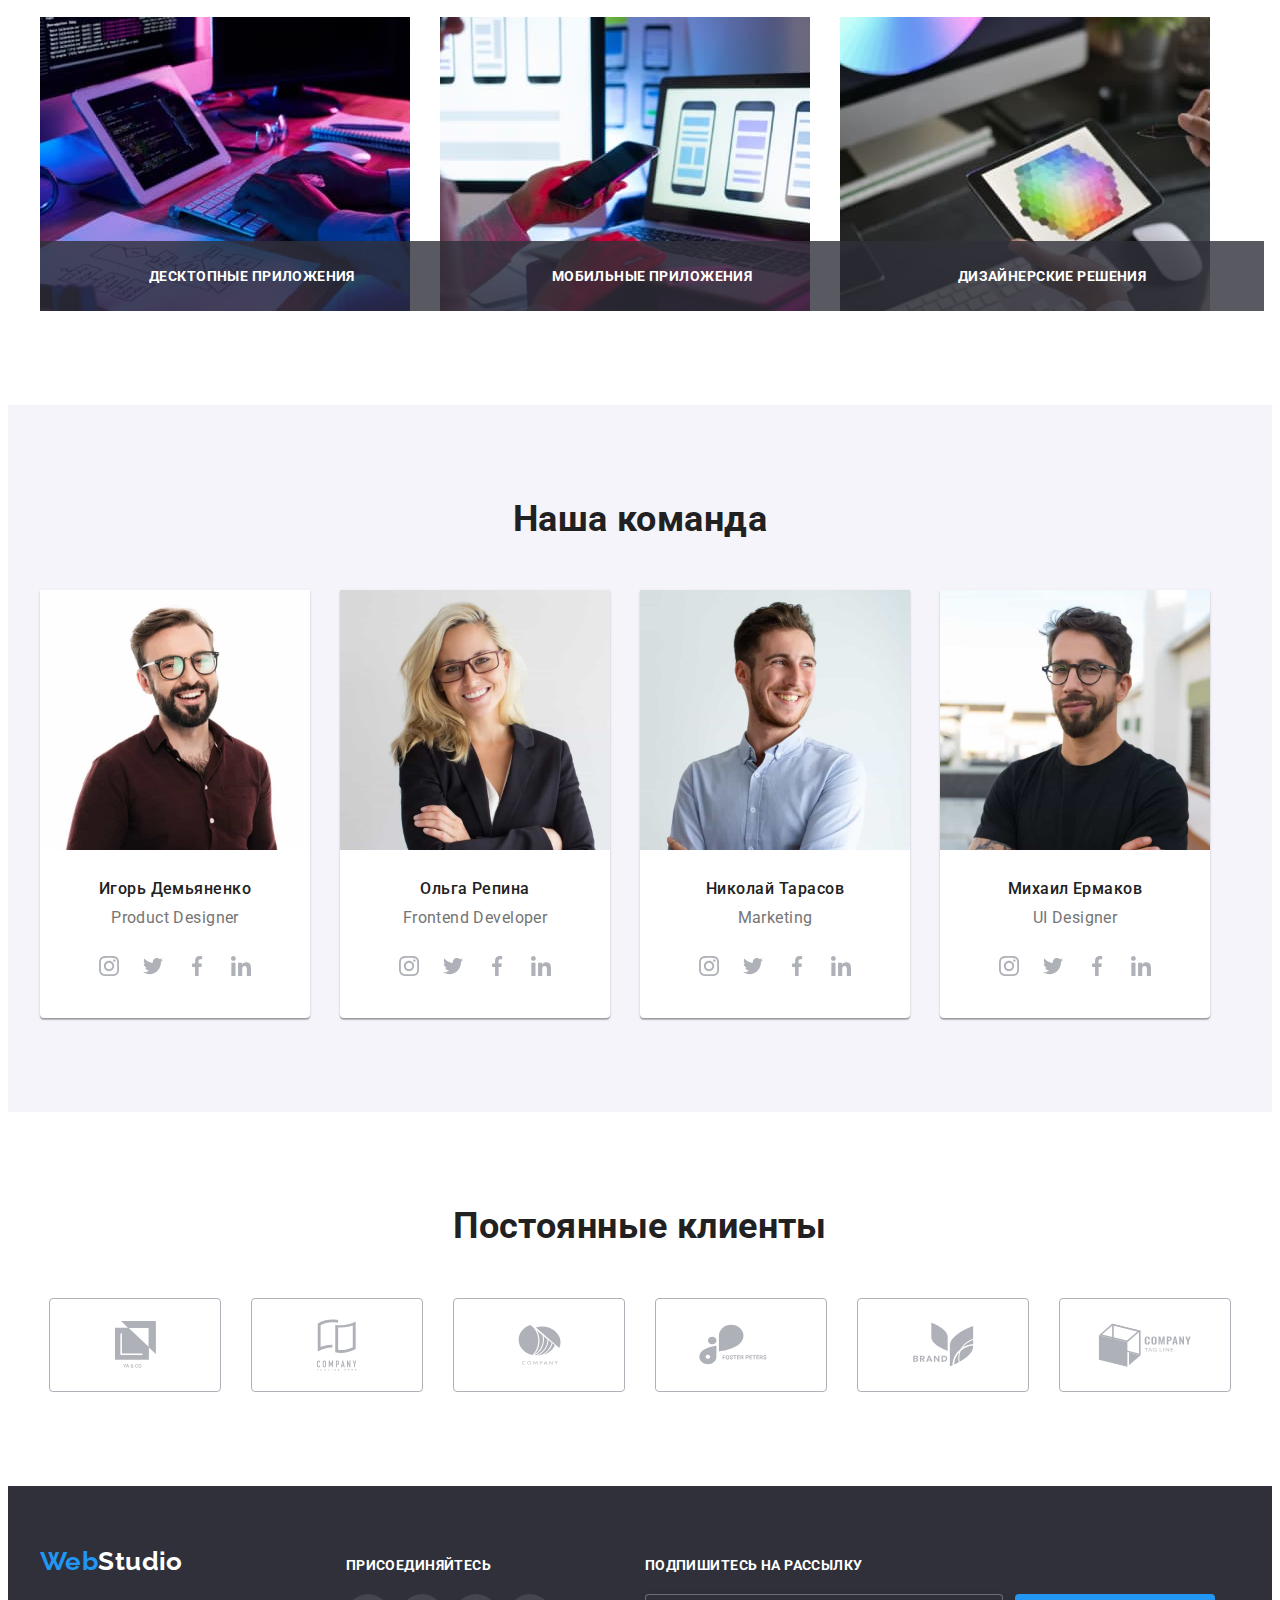
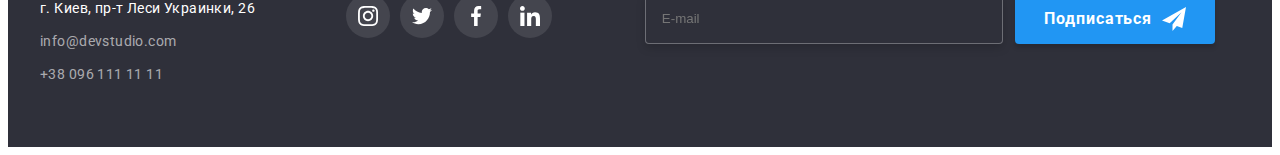
==== commit 23f1096b: "start hw-7" ====
--- a/index.html
+++ b/index.html
@@ -18,14 +18,14 @@
       crossorigin="anonymous"
       referrerpolicy="no-referrer"
     />
-    <link rel="stylesheet" href="./css/styles.css" />
+    <link rel="stylesheet" href="./css/main.min.css" />
   </head>
   <body>
     <!-- header -->
     <header class="header-border">
       <div class="container header-container">
         <a href="./index.html" class="logo link">
-          Web<span class="logo-black">Studio</span></a
+          Web<span class="logo-header">Studio</span></a
         >
         <nav class="nav">
           <ul class="nav-list list">
@@ -66,7 +66,7 @@
       <section class="hero">
         <div class="container hero-img">
           <h1 class="hero-text">Эффективные решения для вашего бизнеса</h1>
-          <button class="btn" type="button" data-modal-open>
+          <button class="btn-hero btn" type="button" data-modal-open>
             Заказать услугу
           </button>
         </div>
@@ -377,7 +377,7 @@
       <div class="container footer-container">
         <div class="footer-address">
           <a href="./index.html" class="logo link">
-            Web<span class="logo-white">Studio</span></a
+            Web<span class="logo-footer">Studio</span></a
           >
           <address class="address">
             <ul class="address-list list">
@@ -447,7 +447,7 @@
               name="email"
               placeholder="E-mail"
             />
-            <button class="sabscription-btn" type="submit">
+            <button class="sabscription-btn btn" type="submit">
               Подписаться
               <svg class="sabsctiption-svg" width="24" height="24">
                 <use href="./images/sprait.svg#icon-send"></use>
@@ -529,7 +529,7 @@
                 <a class="form-link" href="">Условия договора</a>
               </label>
             </div>
-            <button class="form-btn" type="submit">Отправить</button>
+            <button class="form-btn btn" type="submit">Отправить</button>
           </form>
         </div>
       </div>
--- a/css/main.min.css
+++ b/css/main.min.css
@@ -0,0 +1,2 @@
+:root{--primary-color-accent: #2196f3;--primary-text-color: #757575;--secondary-text-color: #212121;--color-text: #ffffff;--primary-color-bg: #ffffff;--secondary-color-bg: #f5f4fa;--color-bg: #2f303a;--secondary-color-btn: #188ce8;--primary-color-icon: #afb1b8;--trans-dur-250ms: 250ms;--cubic-bezier: cubic-bezier(0.4, 0, 0.2, 1)}.visually-hidden{position:absolute;width:1px;height:1px;margin:-1px;border:0;padding:0;white-space:nowrap;clip-path:inset(100%);clip:rect(0 0 0 0);overflow:hidden}.logo{margin-right:93px;font-family:"Raleway", sans-serif;font-weight:700;font-size:26px;line-height:1.19;color:var(--primary-color-accent)}.logo-header{margin:0;color:var(--secondary-text-color)}.logo-footer{color:var(--color-text)}.btn{display:flex;align-items:center;text-align:center;margin-left:auto;margin-right:auto;min-width:200px;font-family:inherit;font-weight:700;font-size:16px;line-height:1.87;letter-spacing:0.06em;box-shadow:0px 4px 4px rgba(0,0,0,0.15);border-radius:4px;border:transparent;color:var(--color-text);background:var(--primary-color-accent);transition-property:background;transition-duration:var(--trans-dur-250ms);transition-timing-function:var(--cubic-bezier)}.btn:hover,.btn:focus,.btn:visited{cursor:pointer;background:var(--secondary-color-btn)}body{font-weight:400;font-size:14px;letter-spacing:0.03em;font-family:"Roboto", sans-serif;background:var(--primary-color-bg)}h1,h2,h3,p{margin-top:0;margin-bottom:0}ul,ol{margin-top:0;margin-bottom:0;padding-left:0}img{display:block;max-width:100%;min-height:auto}.list{list-style:none}.link{text-decoration:none}.section-title{margin-bottom:50px;font-weight:700;font-size:36px;line-height:1.16;text-align:center;color:var(--secondary-text-color)}.container{width:1200px;margin-left:auto;margin-right:auto;padding-left:15px;padding-right:15px}.header-border{border-bottom:1px solid #ececec}.header-container{display:flex;align-items:center}.contact-list{display:flex;margin-left:auto}.nav-list{display:flex}.current{position:relative}.current::after{content:"";position:absolute;bottom:0;left:0;width:100%;height:4px;background-color:var(--primary-color-accent);border-radius:2px}.nav-link{padding-top:32px;padding-bottom:32px;font-weight:500;line-height:1.14;letter-spacing:0.02em;color:var(--secondary-text-color);transition-property:color;transition-duration:var(--trans-dur-250ms);transition-timing-function:var(--cubic-bezier)}.nav-link:hover,.nav-link:focus,.nav-link.current{color:var(--primary-color-accent)}.nav-item:not(:last-child){margin-right:50px}.contact-link{align-items:center;padding-top:32px;padding-bottom:32px;font-weight:500;line-height:1.14;letter-spacing:0.02em;color:var(--primary-text-color);transition-property:color;transition-duration:var(--trans-dur-250ms);transition-timing-function:var(--cubic-bezier)}.contact-link:hover,.contact-link:focus{color:var(--primary-color-accent)}.contact-item:not(:last-child){margin-right:50px}.contact-list{display:flex}.contact-link{display:flex;text-align:center}.contact-link-icon{margin-right:10px;fill:var(--primary-text-color);transition-property:fill;transition-duration:var(--trans-dur-250ms);transition-timing-function:var(--cubic-bezier)}.contact-link:hover .contact-link-icon,.contact-link:focus .contact-link-icon{fill:var(--primary-color-accent)}.hero{padding-top:200px;padding-bottom:200px;background:var(--color-bg);margin:0 auto;background-image:linear-gradient(rgba(47,48,58,0.4), rgba(47,48,58,0.4)),url(../images/bg-hero.jpg);background-repeat:no-repeat;background-size:cover;max-width:1600px;height:600px;background-origin:padding-box;background-position:center center;text-align:center}.hero-text{margin-left:auto;margin-right:auto;width:670px;margin-bottom:30px;font-weight:900;font-size:44px;line-height:1.36;letter-spacing:0.06em;text-transform:uppercase;color:var(--color-text)}.btn-hero{padding:10px 32px}.features{padding-top:94px;padding-bottom:94px}.features-list{display:flex;flex-basis:calc((100% - 90px) / 4)}.features-item{width:270px}.features-item:not(:last-child){margin-right:30px}.features-item-title{margin-bottom:10px;font-weight:700;font-size:14px;line-height:1.14;text-transform:uppercase;color:var(--secondary-text-color)}.features-list-text{line-height:1.71;color:var(--primary-text-color)}.features-list-icon{display:flex;width:270px;height:120px;justify-content:center;align-items:center;margin-bottom:30px;background:var(--secondary-color-bg);border-radius:4px}.make-list{display:flex}.make{padding-bottom:94px}.make-list{flex-basis:calc((100% - 60px) / 3)}.make-item:not(:last-child){margin-right:30px}.make-item{position:relative}.make-item-label{position:absolute;bottom:0;width:100%;padding:27px;background:rgba(47,48,58,0.8)}.make-text{font-weight:700;letter-spacing:0.03em;text-align:center;text-transform:uppercase;color:var(--color-text)}.team-list{display:flex;padding-bottom:94px;flex-basis:calc((100% - 90px) / 4)}.team-item{box-shadow:0px 1px 3px rgba(0,0,0,0.12),0px 1px 1px rgba(0,0,0,0.14),0px 2px 1px rgba(0,0,0,0.2);border-radius:0px 0px 4px 4px;background-color:var(--primary-color-bg)}.team-item:not(:last-child){margin-right:30px}.team-section{padding-top:94px;background-color:var(--secondary-color-bg)}.team-item-name{margin-bottom:10px;font-weight:500;font-size:16px;line-height:1.18;text-align:center;letter-spacing:0.03em;color:var(--secondary-text-color)}.team-item-prof{margin-bottom:16px;font-size:16px;line-height:1.18;text-align:center;color:var(--primary-text-color)}.team-info{padding-top:30px;padding-bottom:30px}.team-list-icon{display:flex;justify-content:space-between;justify-content:center}.team-link-icon{display:flex;justify-content:center;align-items:center;width:44px;height:44px;border-radius:50%;transition-property:background-color;transition-duration:var(--trans-dur-250ms);transition-timing-function:var(--cubic-bezier);fill:var(--primary-color-bg)}.team-icon{transition-property:fill;transition-duration:var(--trans-dur-250ms);transition-timing-function:var(--cubic-bezier);fill:var(--primary-color-icon)}.team-link-icon:hover,.team-link-icon:focus{background-color:var(--primary-color-accent)}.team-link-icon:hover .team-icon,.team-link-icon:focus .team-icon{fill:var(--primary-color-bg)}.client-section{padding-top:94px;padding-bottom:94px}.clients-list{display:flex;justify-content:center;margin-top:50px}.clients-item{width:calc((100% - 150px) / 6)}.client-item:not(:last-child){margin-right:30px}.client-link{display:flex;justify-content:center;align-items:center;width:170px;height:92px;border:1px solid var(--primary-color-icon);border-radius:4px;transition-property:transform, border-color;transition-duration:var(--trans-dur-250ms);transition-timing-function:var(--cubic-bezier)}.client-link:hover,.client-link:focus{border-color:var(--primary-color-accent);transform:scale(0.64)}.client-link:hover .client-icon,.client-link:focus .client-icon{fill:var(--primary-color-accent)}.client-icon{transition-property:fill;transition-duration:var(--trans-dur-250ms);transition-timing-function:var(--cubic-bezier);fill:var(--primary-color-icon)}.footer-section{background:var(--color-bg);padding-top:60px;padding-bottom:60px}.footer-container{display:flex;align-items:baseline}.footer-address{margin-right:70px}.address-list{margin-top:20px}.address-link{font-style:normal;line-height:1.71;color:var(--color-text);transition-property:color;transition-duration:var(--trans-dur-250ms);transition-timing-function:var(--cubic-bezier)}.address-link:hover,.address-link:focus{color:var(--primary-color-accent)}.address-contact-link{font-style:normal;line-height:1.71;color:rgba(255,255,255,0.6);transition-property:color;transition-duration:var(--trans-dur-250ms);transition-timing-function:var(--cubic-bezier)}.address-contact-link:hover,.address-contact-link:focus{color:var(--primary-color-accent)}.address-contact-item{margin-top:9px}.footer-social{margin-right:93px}.footer-social-title{display:flex;margin-bottom:20px;font-weight:700;font-size:14px;line-height:1.14;letter-spacing:0.03em;text-transform:uppercase;color:var(--color-text)}.footer-list-icon{display:flex}.footer-list-icon :not(:last-child){margin-right:10px}.footer-item-icon{display:flex;justify-content:center;align-items:center;width:44px;height:44px;background-color:rgba(255,255,255,0.1);border-radius:50%}.footer-link-icon{display:flex;justify-content:center;align-items:center;width:44px;height:44px;border-radius:50%;transition-property:background-color;transition-duration:var(--trans-dur-250ms);transition-timing-function:var(--cubic-bezier)}.footer-link-icon:hover,.footer-link-icon:focus{background-color:var(--primary-color-accent)}.footer-icon{fill:var(--primary-color-bg)}.backdrop{position:fixed;top:0;left:0;width:100%;height:100%;background:rgba(0,0,0,0.2);transition-property:opacity, visibility;transition-duration:var(--trans-dur-250ms);transition-timing-function:var(--cubic-bezier)}.backdrop.is-hidden{visibility:hidden;opacity:0;pointer-events:none}.modal{position:absolute;top:50%;left:50%;padding:40px;transform:translate(-50%, -50%);width:528px;height:581px;background:var(--primary-color-bg);box-shadow:0px 1px 3px rgba(0,0,0,0.12),0px 1px 1px rgba(0,0,0,0.14),0px 2px 1px rgba(0,0,0,0.2);border-radius:4px}.model-close{position:absolute;display:flex;justify-content:center;align-items:center;top:8px;right:8px;width:30px;height:30px;border-radius:50%;cursor:pointer;padding:0;background:var(--primary-color-bg);border:1px solid rgba(0,0,0,0.1);transition-property:fill;transition-duration:var(--trans-dur-250ms);transition-timing-function:var(--cubic-bezier)}.model-close:focus .model-close-icon,.model-close:hover .model-close-icon{fill:var(--primary-color-accent)}.bd-form-title{display:block;margin-bottom:12px;font-weight:700;font-size:20px;line-height:1.15;text-align:center;letter-spacing:0.03em;color:var(--secondary-text-color)}.form-name{display:block;font-weight:400;margin-bottom:4px;font-size:12px;line-height:1.17;letter-spacing:0.01em;color:var(--primary-text-color)}.bd-form-callback{position:relative;display:block}.bd-form-input{display:block;padding-left:42px;width:100%;height:40px;margin-bottom:10px;border:1px solid rgba(33,33,33,0.2);border-radius:4px;box-shadow:0px 1px 3px rgba(0,0,0,0.12),0px 1px 1px rgba(0,0,0,0.14),0px 2px 1px rgba(0,0,0,0.2);transition-property:border-color, fill;transition-duration:var(--trans-dur-250ms);transition-timing-function:var(--cubic-bezier)}.bd-form-input:focus,.bd-form-input:hover{outline:none;border-color:var(--primary-color-accent)}.bd-form-input:focus+.form-icon,.bd-form-input:hover+.form-icon{fill:var(--primary-color-accent)}.comment{display:block;width:100%;height:120px;resize:none;margin-bottom:20px;padding:12px 16px;font-weight:400;font-size:12px;line-height:1.17;letter-spacing:0.01em;border-radius:4px;border:1px solid rgba(33,33,33,0.2);border-radius:4px;box-shadow:0px 1px 3px rgba(0,0,0,0.12),0px 1px 1px rgba(0,0,0,0.14),0px 2px 1px rgba(0,0,0,0.2);transition-property:border-color;transition-duration:var(--trans-dur-250ms);transition-timing-function:var(--cubic-bezier)}.comment input::placeholder{color:rgba(117,117,117,0.5)}.comment:focus,.comment:hover{outline:none;border-color:var(--primary-color-accent)}.form-icon{position:absolute;top:50%;left:12px;transform:translateY(-50%)}.form-checkbox{margin-right:8px}.policy-checkbox{display:flex;align-items:center;font-weight:400;font-size:14px;margin-bottom:30px;line-height:1.71;letter-spacing:0.03em;color:var(--primary-text-color)}.policy-checkbox::before{content:"";display:inline-block;width:16px;height:15px;border:2px solid var(--secondary-text-color);border-radius:2px;cursor:pointer;margin-right:10px;top:12px;left:1px}.form-checkbox:checked+.policy-checkbox::before{background-image:url(../images/icon-policy.svg);background-color:var(--primary-color-accent);border-color:transparent}.form-checkbox:focus+.policy-checkbox::before{outline:none;border-color:var(--primary-color-accent)}.form-link{color:var(--primary-color-accent)}.form-btn{padding:10px 55px}.sabscription{display:flex;flex-direction:column}.sabscription-form{display:flex}.sabscription-title{margin-bottom:20px;font-weight:700;font-size:14px;line-height:1.14;letter-spacing:0.03em;text-transform:uppercase;color:var(--color-text)}.sabscription-mail{width:358px;height:50px;margin-right:12px;border:1px solid rgba(255,255,255,0.3);box-sizing:border-box;filter:drop-shadow(0px 4px 4px rgba(0,0,0,0.15));border-radius:4px;background-color:var(--color-bg)}.sabscription-form input{padding-left:16px}.sabscription-btn{padding-left:29px}.sabsctiption-svg{margin-left:10px}.portfolio{padding-top:94px;padding-bottom:94px}.portfolio-list{margin-bottom:50px;display:flex;justify-content:center}.portfolio-btn-item:not(:last-child){margin-right:8px}.portfolio-btn{padding:6px 22px;border:transparent;border-radius:4px;line-height:1.62;font-family:inherit;font-weight:500;font-size:16px;letter-spacing:0.03em;color:var(--secondary-text-color);background:var(--secondary-color-bg);transition-property:color, background, box-shadow;transition-duration:var(--trans-dur-250ms);transition-timing-function:var(--cubic-bezier)}.portfolio-btn:hover,.portfolio-btn:focus{background:var(--primary-color-accent);color:var(--color-text);box-shadow:0px 3px 1px rgba(0,0,0,0.1),0px 1px 2px rgba(0,0,0,0.08),0px 2px 2px rgba(0,0,0,0.12);cursor:pointer}.portfolio-card-list{display:flex;flex-wrap:wrap}.portfolio-card-item{flex-basis:calc((100% - 60px) / 3)}.portfolio-card-item:not(:nth-child(3n)){margin-right:30px}.portfolio-card-item:not(:nth-last-child(-n+3)){margin-bottom:30px}.portfolio-text{padding:20px 24px;border-bottom:1px solid #eeeeee;border-left:1px solid #eeeeee;border-right:1px solid #eeeeee}.portfolio-card-name{margin-bottom:4px;font-weight:700;font-size:18px;line-height:2;letter-spacing:0.06em;color:var(--secondary-text-color)}.portfolio-link{display:block;font-size:16px;line-height:1.87;letter-spacing:0.03em;color:var(--primary-text-color);transition-property:box-shadow;transition-duration:var(--trans-dur-250ms);transition-timing-function:var(--cubic-bezier)}.portfolio-link:hover,.portfolio-link:focus{box-shadow:0px 1px 1px rgba(0,0,0,0.12),0px 4px 4px rgba(0,0,0,0.06),1px 4px 6px rgba(0,0,0,0.16)}.portfolio-card-description{position:relative;overflow:hidden}.portfolio-card-text{position:absolute;top:0;left:0;padding:63px 24px;width:100%;height:100%;font-size:18px;line-height:1.56;letter-spacing:0.03em;color:var(--color-text);background:rgba(33,150,243,0.9);transition-duration:var(--trans-dur-250ms);transition-timing-function:var(--cubic-bezier);transform:translateY(100%);opacity:0}.portfolio-link:hover .portfolio-card-text,.portfolio-link:focus .portfolio-card-text{transform:translateY(0%);opacity:1}
+/*# sourceMappingURL=main.min.css.map */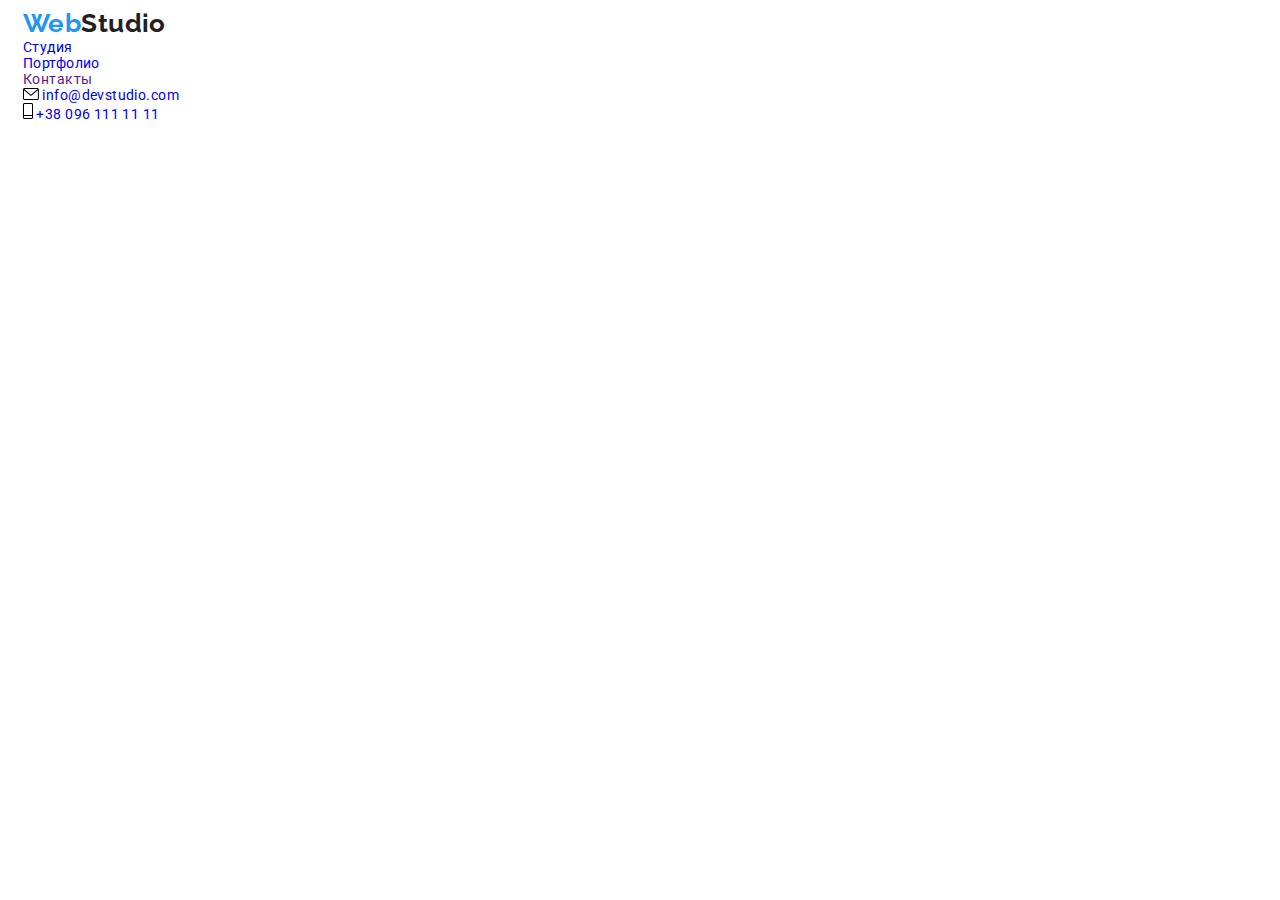
==== commit 995851cc: "end home work 7" ====
--- a/index.html
+++ b/index.html
@@ -63,16 +63,16 @@
     <!--main-contain -->
     <main>
       <!-- hero-section -->
-      <section class="hero">
+      <!-- <section class="hero">
         <div class="container hero-img">
           <h1 class="hero-text">Эффективные решения для вашего бизнеса</h1>
           <button class="btn-hero btn" type="button" data-modal-open>
             Заказать услугу
           </button>
         </div>
-      </section>
+      </section> -->
       <!-- features-section -->
-      <section class="features container">
+      <!-- <section class="features container">
         <h2 class="section-title visually-hidden">Особенности</h2>
         <ul class="features-list list">
           <li class="features-item">
@@ -124,9 +124,9 @@
             </p>
           </li>
         </ul>
-      </section>
+      </section> -->
       <!-- make-section  -->
-      <section class="make container">
+      <!-- <section class="make container">
         <h2 class="section-title">Чем мы занимаемся</h2>
         <ul class="make-list list">
           <li class="make-item">
@@ -152,9 +152,9 @@
             </div>
           </li>
         </ul>
-      </section>
+      </section> -->
       <!-- our-team -->
-      <section class="team-section">
+      <!-- <section class="team-section">
         <div class="container">
           <h2 class="section-title">Наша команда</h2>
           <ul class="team-list list">
@@ -320,9 +320,9 @@
             </li>
           </ul>
         </div>
-      </section>
+      </section> -->
       <!-- regular customers -->
-      <section class="client-section">
+      <!-- <section class="client-section">
         <h2 class="section-title">Постоянные клиенты</h2>
         <div class="container">
           <ul class="clients-list list">
@@ -370,10 +370,10 @@
             </li>
           </ul>
         </div>
-      </section>
+      </section> -->
     </main>
     <!-- footer-section -->
-    <footer class="footer-section">
+    <!-- <footer class="footer-section">
       <div class="container footer-container">
         <div class="footer-address">
           <a href="./index.html" class="logo link">
@@ -456,7 +456,7 @@
           </form>
         </div>
       </div>
-    </footer>
+    </footer> -->
     <!-- backdrop -->
     <div class="backdrop is-hidden" data-modal>
       <div class="modal">
--- a/css/main.min.css
+++ b/css/main.min.css
@@ -1,2 +1,2 @@
-:root{--primary-color-accent: #2196f3;--primary-text-color: #757575;--secondary-text-color: #212121;--color-text: #ffffff;--primary-color-bg: #ffffff;--secondary-color-bg: #f5f4fa;--color-bg: #2f303a;--secondary-color-btn: #188ce8;--primary-color-icon: #afb1b8;--trans-dur-250ms: 250ms;--cubic-bezier: cubic-bezier(0.4, 0, 0.2, 1)}.visually-hidden{position:absolute;width:1px;height:1px;margin:-1px;border:0;padding:0;white-space:nowrap;clip-path:inset(100%);clip:rect(0 0 0 0);overflow:hidden}.logo{margin-right:93px;font-family:"Raleway", sans-serif;font-weight:700;font-size:26px;line-height:1.19;color:var(--primary-color-accent)}.logo-header{margin:0;color:var(--secondary-text-color)}.logo-footer{color:var(--color-text)}.btn{display:flex;align-items:center;text-align:center;margin-left:auto;margin-right:auto;min-width:200px;font-family:inherit;font-weight:700;font-size:16px;line-height:1.87;letter-spacing:0.06em;box-shadow:0px 4px 4px rgba(0,0,0,0.15);border-radius:4px;border:transparent;color:var(--color-text);background:var(--primary-color-accent);transition-property:background;transition-duration:var(--trans-dur-250ms);transition-timing-function:var(--cubic-bezier)}.btn:hover,.btn:focus,.btn:visited{cursor:pointer;background:var(--secondary-color-btn)}body{font-weight:400;font-size:14px;letter-spacing:0.03em;font-family:"Roboto", sans-serif;background:var(--primary-color-bg)}h1,h2,h3,p{margin-top:0;margin-bottom:0}ul,ol{margin-top:0;margin-bottom:0;padding-left:0}img{display:block;max-width:100%;min-height:auto}.list{list-style:none}.link{text-decoration:none}.section-title{margin-bottom:50px;font-weight:700;font-size:36px;line-height:1.16;text-align:center;color:var(--secondary-text-color)}.container{width:1200px;margin-left:auto;margin-right:auto;padding-left:15px;padding-right:15px}.header-border{border-bottom:1px solid #ececec}.header-container{display:flex;align-items:center}.contact-list{display:flex;margin-left:auto}.nav-list{display:flex}.current{position:relative}.current::after{content:"";position:absolute;bottom:0;left:0;width:100%;height:4px;background-color:var(--primary-color-accent);border-radius:2px}.nav-link{padding-top:32px;padding-bottom:32px;font-weight:500;line-height:1.14;letter-spacing:0.02em;color:var(--secondary-text-color);transition-property:color;transition-duration:var(--trans-dur-250ms);transition-timing-function:var(--cubic-bezier)}.nav-link:hover,.nav-link:focus,.nav-link.current{color:var(--primary-color-accent)}.nav-item:not(:last-child){margin-right:50px}.contact-link{align-items:center;padding-top:32px;padding-bottom:32px;font-weight:500;line-height:1.14;letter-spacing:0.02em;color:var(--primary-text-color);transition-property:color;transition-duration:var(--trans-dur-250ms);transition-timing-function:var(--cubic-bezier)}.contact-link:hover,.contact-link:focus{color:var(--primary-color-accent)}.contact-item:not(:last-child){margin-right:50px}.contact-list{display:flex}.contact-link{display:flex;text-align:center}.contact-link-icon{margin-right:10px;fill:var(--primary-text-color);transition-property:fill;transition-duration:var(--trans-dur-250ms);transition-timing-function:var(--cubic-bezier)}.contact-link:hover .contact-link-icon,.contact-link:focus .contact-link-icon{fill:var(--primary-color-accent)}.hero{padding-top:200px;padding-bottom:200px;background:var(--color-bg);margin:0 auto;background-image:linear-gradient(rgba(47,48,58,0.4), rgba(47,48,58,0.4)),url(../images/bg-hero.jpg);background-repeat:no-repeat;background-size:cover;max-width:1600px;height:600px;background-origin:padding-box;background-position:center center;text-align:center}.hero-text{margin-left:auto;margin-right:auto;width:670px;margin-bottom:30px;font-weight:900;font-size:44px;line-height:1.36;letter-spacing:0.06em;text-transform:uppercase;color:var(--color-text)}.btn-hero{padding:10px 32px}.features{padding-top:94px;padding-bottom:94px}.features-list{display:flex;flex-basis:calc((100% - 90px) / 4)}.features-item{width:270px}.features-item:not(:last-child){margin-right:30px}.features-item-title{margin-bottom:10px;font-weight:700;font-size:14px;line-height:1.14;text-transform:uppercase;color:var(--secondary-text-color)}.features-list-text{line-height:1.71;color:var(--primary-text-color)}.features-list-icon{display:flex;width:270px;height:120px;justify-content:center;align-items:center;margin-bottom:30px;background:var(--secondary-color-bg);border-radius:4px}.make-list{display:flex}.make{padding-bottom:94px}.make-list{flex-basis:calc((100% - 60px) / 3)}.make-item:not(:last-child){margin-right:30px}.make-item{position:relative}.make-item-label{position:absolute;bottom:0;width:100%;padding:27px;background:rgba(47,48,58,0.8)}.make-text{font-weight:700;letter-spacing:0.03em;text-align:center;text-transform:uppercase;color:var(--color-text)}.team-list{display:flex;padding-bottom:94px;flex-basis:calc((100% - 90px) / 4)}.team-item{box-shadow:0px 1px 3px rgba(0,0,0,0.12),0px 1px 1px rgba(0,0,0,0.14),0px 2px 1px rgba(0,0,0,0.2);border-radius:0px 0px 4px 4px;background-color:var(--primary-color-bg)}.team-item:not(:last-child){margin-right:30px}.team-section{padding-top:94px;background-color:var(--secondary-color-bg)}.team-item-name{margin-bottom:10px;font-weight:500;font-size:16px;line-height:1.18;text-align:center;letter-spacing:0.03em;color:var(--secondary-text-color)}.team-item-prof{margin-bottom:16px;font-size:16px;line-height:1.18;text-align:center;color:var(--primary-text-color)}.team-info{padding-top:30px;padding-bottom:30px}.team-list-icon{display:flex;justify-content:space-between;justify-content:center}.team-link-icon{display:flex;justify-content:center;align-items:center;width:44px;height:44px;border-radius:50%;transition-property:background-color;transition-duration:var(--trans-dur-250ms);transition-timing-function:var(--cubic-bezier);fill:var(--primary-color-bg)}.team-icon{transition-property:fill;transition-duration:var(--trans-dur-250ms);transition-timing-function:var(--cubic-bezier);fill:var(--primary-color-icon)}.team-link-icon:hover,.team-link-icon:focus{background-color:var(--primary-color-accent)}.team-link-icon:hover .team-icon,.team-link-icon:focus .team-icon{fill:var(--primary-color-bg)}.client-section{padding-top:94px;padding-bottom:94px}.clients-list{display:flex;justify-content:center;margin-top:50px}.clients-item{width:calc((100% - 150px) / 6)}.client-item:not(:last-child){margin-right:30px}.client-link{display:flex;justify-content:center;align-items:center;width:170px;height:92px;border:1px solid var(--primary-color-icon);border-radius:4px;transition-property:transform, border-color;transition-duration:var(--trans-dur-250ms);transition-timing-function:var(--cubic-bezier)}.client-link:hover,.client-link:focus{border-color:var(--primary-color-accent);transform:scale(0.64)}.client-link:hover .client-icon,.client-link:focus .client-icon{fill:var(--primary-color-accent)}.client-icon{transition-property:fill;transition-duration:var(--trans-dur-250ms);transition-timing-function:var(--cubic-bezier);fill:var(--primary-color-icon)}.footer-section{background:var(--color-bg);padding-top:60px;padding-bottom:60px}.footer-container{display:flex;align-items:baseline}.footer-address{margin-right:70px}.address-list{margin-top:20px}.address-link{font-style:normal;line-height:1.71;color:var(--color-text);transition-property:color;transition-duration:var(--trans-dur-250ms);transition-timing-function:var(--cubic-bezier)}.address-link:hover,.address-link:focus{color:var(--primary-color-accent)}.address-contact-link{font-style:normal;line-height:1.71;color:rgba(255,255,255,0.6);transition-property:color;transition-duration:var(--trans-dur-250ms);transition-timing-function:var(--cubic-bezier)}.address-contact-link:hover,.address-contact-link:focus{color:var(--primary-color-accent)}.address-contact-item{margin-top:9px}.footer-social{margin-right:93px}.footer-social-title{display:flex;margin-bottom:20px;font-weight:700;font-size:14px;line-height:1.14;letter-spacing:0.03em;text-transform:uppercase;color:var(--color-text)}.footer-list-icon{display:flex}.footer-list-icon :not(:last-child){margin-right:10px}.footer-item-icon{display:flex;justify-content:center;align-items:center;width:44px;height:44px;background-color:rgba(255,255,255,0.1);border-radius:50%}.footer-link-icon{display:flex;justify-content:center;align-items:center;width:44px;height:44px;border-radius:50%;transition-property:background-color;transition-duration:var(--trans-dur-250ms);transition-timing-function:var(--cubic-bezier)}.footer-link-icon:hover,.footer-link-icon:focus{background-color:var(--primary-color-accent)}.footer-icon{fill:var(--primary-color-bg)}.backdrop{position:fixed;top:0;left:0;width:100%;height:100%;background:rgba(0,0,0,0.2);transition-property:opacity, visibility;transition-duration:var(--trans-dur-250ms);transition-timing-function:var(--cubic-bezier)}.backdrop.is-hidden{visibility:hidden;opacity:0;pointer-events:none}.modal{position:absolute;top:50%;left:50%;padding:40px;transform:translate(-50%, -50%);width:528px;height:581px;background:var(--primary-color-bg);box-shadow:0px 1px 3px rgba(0,0,0,0.12),0px 1px 1px rgba(0,0,0,0.14),0px 2px 1px rgba(0,0,0,0.2);border-radius:4px}.model-close{position:absolute;display:flex;justify-content:center;align-items:center;top:8px;right:8px;width:30px;height:30px;border-radius:50%;cursor:pointer;padding:0;background:var(--primary-color-bg);border:1px solid rgba(0,0,0,0.1);transition-property:fill;transition-duration:var(--trans-dur-250ms);transition-timing-function:var(--cubic-bezier)}.model-close:focus .model-close-icon,.model-close:hover .model-close-icon{fill:var(--primary-color-accent)}.bd-form-title{display:block;margin-bottom:12px;font-weight:700;font-size:20px;line-height:1.15;text-align:center;letter-spacing:0.03em;color:var(--secondary-text-color)}.form-name{display:block;font-weight:400;margin-bottom:4px;font-size:12px;line-height:1.17;letter-spacing:0.01em;color:var(--primary-text-color)}.bd-form-callback{position:relative;display:block}.bd-form-input{display:block;padding-left:42px;width:100%;height:40px;margin-bottom:10px;border:1px solid rgba(33,33,33,0.2);border-radius:4px;box-shadow:0px 1px 3px rgba(0,0,0,0.12),0px 1px 1px rgba(0,0,0,0.14),0px 2px 1px rgba(0,0,0,0.2);transition-property:border-color, fill;transition-duration:var(--trans-dur-250ms);transition-timing-function:var(--cubic-bezier)}.bd-form-input:focus,.bd-form-input:hover{outline:none;border-color:var(--primary-color-accent)}.bd-form-input:focus+.form-icon,.bd-form-input:hover+.form-icon{fill:var(--primary-color-accent)}.comment{display:block;width:100%;height:120px;resize:none;margin-bottom:20px;padding:12px 16px;font-weight:400;font-size:12px;line-height:1.17;letter-spacing:0.01em;border-radius:4px;border:1px solid rgba(33,33,33,0.2);border-radius:4px;box-shadow:0px 1px 3px rgba(0,0,0,0.12),0px 1px 1px rgba(0,0,0,0.14),0px 2px 1px rgba(0,0,0,0.2);transition-property:border-color;transition-duration:var(--trans-dur-250ms);transition-timing-function:var(--cubic-bezier)}.comment input::placeholder{color:rgba(117,117,117,0.5)}.comment:focus,.comment:hover{outline:none;border-color:var(--primary-color-accent)}.form-icon{position:absolute;top:50%;left:12px;transform:translateY(-50%)}.form-checkbox{margin-right:8px}.policy-checkbox{display:flex;align-items:center;font-weight:400;font-size:14px;margin-bottom:30px;line-height:1.71;letter-spacing:0.03em;color:var(--primary-text-color)}.policy-checkbox::before{content:"";display:inline-block;width:16px;height:15px;border:2px solid var(--secondary-text-color);border-radius:2px;cursor:pointer;margin-right:10px;top:12px;left:1px}.form-checkbox:checked+.policy-checkbox::before{background-image:url(../images/icon-policy.svg);background-color:var(--primary-color-accent);border-color:transparent}.form-checkbox:focus+.policy-checkbox::before{outline:none;border-color:var(--primary-color-accent)}.form-link{color:var(--primary-color-accent)}.form-btn{padding:10px 55px}.sabscription{display:flex;flex-direction:column}.sabscription-form{display:flex}.sabscription-title{margin-bottom:20px;font-weight:700;font-size:14px;line-height:1.14;letter-spacing:0.03em;text-transform:uppercase;color:var(--color-text)}.sabscription-mail{width:358px;height:50px;margin-right:12px;border:1px solid rgba(255,255,255,0.3);box-sizing:border-box;filter:drop-shadow(0px 4px 4px rgba(0,0,0,0.15));border-radius:4px;background-color:var(--color-bg)}.sabscription-form input{padding-left:16px}.sabscription-btn{padding-left:29px}.sabsctiption-svg{margin-left:10px}.portfolio{padding-top:94px;padding-bottom:94px}.portfolio-list{margin-bottom:50px;display:flex;justify-content:center}.portfolio-btn-item:not(:last-child){margin-right:8px}.portfolio-btn{padding:6px 22px;border:transparent;border-radius:4px;line-height:1.62;font-family:inherit;font-weight:500;font-size:16px;letter-spacing:0.03em;color:var(--secondary-text-color);background:var(--secondary-color-bg);transition-property:color, background, box-shadow;transition-duration:var(--trans-dur-250ms);transition-timing-function:var(--cubic-bezier)}.portfolio-btn:hover,.portfolio-btn:focus{background:var(--primary-color-accent);color:var(--color-text);box-shadow:0px 3px 1px rgba(0,0,0,0.1),0px 1px 2px rgba(0,0,0,0.08),0px 2px 2px rgba(0,0,0,0.12);cursor:pointer}.portfolio-card-list{display:flex;flex-wrap:wrap}.portfolio-card-item{flex-basis:calc((100% - 60px) / 3)}.portfolio-card-item:not(:nth-child(3n)){margin-right:30px}.portfolio-card-item:not(:nth-last-child(-n+3)){margin-bottom:30px}.portfolio-text{padding:20px 24px;border-bottom:1px solid #eeeeee;border-left:1px solid #eeeeee;border-right:1px solid #eeeeee}.portfolio-card-name{margin-bottom:4px;font-weight:700;font-size:18px;line-height:2;letter-spacing:0.06em;color:var(--secondary-text-color)}.portfolio-link{display:block;font-size:16px;line-height:1.87;letter-spacing:0.03em;color:var(--primary-text-color);transition-property:box-shadow;transition-duration:var(--trans-dur-250ms);transition-timing-function:var(--cubic-bezier)}.portfolio-link:hover,.portfolio-link:focus{box-shadow:0px 1px 1px rgba(0,0,0,0.12),0px 4px 4px rgba(0,0,0,0.06),1px 4px 6px rgba(0,0,0,0.16)}.portfolio-card-description{position:relative;overflow:hidden}.portfolio-card-text{position:absolute;top:0;left:0;padding:63px 24px;width:100%;height:100%;font-size:18px;line-height:1.56;letter-spacing:0.03em;color:var(--color-text);background:rgba(33,150,243,0.9);transition-duration:var(--trans-dur-250ms);transition-timing-function:var(--cubic-bezier);transform:translateY(100%);opacity:0}.portfolio-link:hover .portfolio-card-text,.portfolio-link:focus .portfolio-card-text{transform:translateY(0%);opacity:1}
+:root{--primary-color-accent: #2196f3;--primary-text-color: #757575;--secondary-text-color: #212121;--color-text: #ffffff;--primary-color-bg: #ffffff;--secondary-color-bg: #f5f4fa;--color-bg: #2f303a;--secondary-color-btn: #188ce8;--primary-color-icon: #afb1b8;--trans-dur-250ms: 250ms;--cubic-bezier: cubic-bezier(0.4, 0, 0.2, 1)}.visually-hidden{position:absolute;width:1px;height:1px;margin:-1px;border:0;padding:0;white-space:nowrap;clip-path:inset(100%);clip:rect(0 0 0 0);overflow:hidden}.logo{margin-right:93px;font-family:"Raleway", sans-serif;font-weight:700;font-size:26px;line-height:1.19;color:var(--primary-color-accent)}.btn{display:flex;align-items:center;text-align:center;margin-left:auto;margin-right:auto;min-width:200px;font-family:inherit;font-weight:700;font-size:16px;line-height:1.87;letter-spacing:0.06em;box-shadow:0px 4px 4px rgba(0,0,0,0.15);border-radius:4px;border:transparent;color:var(--color-text);background:var(--primary-color-accent);transition-property:background;transition-duration:var(--trans-dur-250ms);transition-timing-function:var(--cubic-bezier)}.btn:hover,.btn:focus,.btn:visited{cursor:pointer;background:var(--secondary-color-btn)}body{font-weight:400;font-size:14px;letter-spacing:0.03em;font-family:"Roboto", sans-serif;background:var(--primary-color-bg)}h1,h2,h3,p{margin-top:0;margin-bottom:0}ul,ol{margin-top:0;margin-bottom:0;padding-left:0}img{display:block;max-width:100%;min-height:auto}.list{list-style:none}.link{text-decoration:none}.section-title{margin-bottom:50px;font-weight:700;font-size:36px;line-height:1.16;text-align:center;color:var(--secondary-text-color)}.container{margin-left:15px;margin-right:15px}.logo-header{margin:0;color:var(--secondary-text-color)}.hero{padding-top:200px;padding-bottom:200px;background:var(--color-bg);margin:0 auto;background-image:linear-gradient(rgba(47,48,58,0.4), rgba(47,48,58,0.4)),url(../images/bg-hero.jpg);background-repeat:no-repeat;background-size:cover;max-width:1600px;height:600px;background-origin:padding-box;background-position:center center;text-align:center}.hero-text{margin-left:auto;margin-right:auto;width:670px;margin-bottom:30px;font-weight:900;font-size:44px;line-height:1.36;letter-spacing:0.06em;text-transform:uppercase;color:var(--color-text)}.btn-hero{padding:10px 32px}.features{padding-top:94px;padding-bottom:94px}.features-list{display:flex;flex-basis:calc((100% - 90px) / 4)}.features-item{width:270px}.features-item:not(:last-child){margin-right:30px}.features-item-title{margin-bottom:10px;font-weight:700;font-size:14px;line-height:1.14;text-transform:uppercase;color:var(--secondary-text-color)}.features-list-text{line-height:1.71;color:var(--primary-text-color)}.features-list-icon{display:flex;width:270px;height:120px;justify-content:center;align-items:center;margin-bottom:30px;background:var(--secondary-color-bg);border-radius:4px}.make-list{display:flex}.make{padding-bottom:94px}.make-list{flex-basis:calc((100% - 60px) / 3)}.make-item:not(:last-child){margin-right:30px}.make-item{position:relative}.make-item-label{position:absolute;bottom:0;width:100%;padding:27px;background:rgba(47,48,58,0.8)}.make-text{font-weight:700;letter-spacing:0.03em;text-align:center;text-transform:uppercase;color:var(--color-text)}.team-list{display:flex;padding-bottom:94px;flex-basis:calc((100% - 90px) / 4)}.team-item{box-shadow:0px 1px 3px rgba(0,0,0,0.12),0px 1px 1px rgba(0,0,0,0.14),0px 2px 1px rgba(0,0,0,0.2);border-radius:0px 0px 4px 4px;background-color:var(--primary-color-bg)}.team-item:not(:last-child){margin-right:30px}.team-section{padding-top:94px;background-color:var(--secondary-color-bg)}.team-item-name{margin-bottom:10px;font-weight:500;font-size:16px;line-height:1.18;text-align:center;letter-spacing:0.03em;color:var(--secondary-text-color)}.team-item-prof{margin-bottom:16px;font-size:16px;line-height:1.18;text-align:center;color:var(--primary-text-color)}.team-info{padding-top:30px;padding-bottom:30px}.team-list-icon{display:flex;justify-content:space-between;justify-content:center}.team-link-icon{display:flex;justify-content:center;align-items:center;width:44px;height:44px;border-radius:50%;transition-property:background-color;transition-duration:var(--trans-dur-250ms);transition-timing-function:var(--cubic-bezier);fill:var(--primary-color-bg)}.team-link-icon:hover,.team-link-icon:focus{background-color:var(--primary-color-accent)}.team-icon{transition-property:fill;transition-duration:var(--trans-dur-250ms);transition-timing-function:var(--cubic-bezier);fill:var(--primary-color-icon)}.team-link-icon:hover .team-icon,.team-link-icon:focus .team-icon{fill:var(--primary-color-bg)}.client-section{padding-top:94px;padding-bottom:94px}.clients-list{display:flex;justify-content:center;margin-top:50px}.clients-item{width:calc((100% - 150px) / 6)}.client-item:not(:last-child){margin-right:30px}.client-link{display:flex;justify-content:center;align-items:center;width:170px;height:92px;border:1px solid var(--primary-color-icon);border-radius:4px;transition-property:transform, border-color;transition-duration:var(--trans-dur-250ms);transition-timing-function:var(--cubic-bezier)}.client-link:hover,.client-link:focus{border-color:var(--primary-color-accent);transform:scale(0.64)}.client-icon{transition-property:fill;transition-duration:var(--trans-dur-250ms);transition-timing-function:var(--cubic-bezier);fill:var(--primary-color-icon)}.client-link:hover .client-icon,.client-link:focus .client-icon{fill:var(--primary-color-accent)}.footer-section{background:var(--color-bg);padding-top:60px;padding-bottom:60px}.footer-container{display:flex;align-items:baseline}.logo-footer{color:var(--color-text)}.footer-address{margin-right:70px}.address-list{margin-top:20px}.address-link{font-style:normal;line-height:1.71;color:var(--color-text);transition-property:color;transition-duration:var(--trans-dur-250ms);transition-timing-function:var(--cubic-bezier)}.address-link:hover,.address-link:focus{color:var(--primary-color-accent)}.address-contact-link{font-style:normal;line-height:1.71;color:rgba(255,255,255,0.6);transition-property:color;transition-duration:var(--trans-dur-250ms);transition-timing-function:var(--cubic-bezier)}.address-contact-link:hover,.address-contact-link:focus{color:var(--primary-color-accent)}.address-contact-item{margin-top:9px}.footer-social{margin-right:93px}.footer-social-title{display:flex;margin-bottom:20px;font-weight:700;font-size:14px;line-height:1.14;letter-spacing:0.03em;text-transform:uppercase;color:var(--color-text)}.footer-list-icon{display:flex}.footer-list-icon :not(:last-child){margin-right:10px}.footer-item-icon{display:flex;justify-content:center;align-items:center;width:44px;height:44px;background-color:rgba(255,255,255,0.1);border-radius:50%}.footer-link-icon{display:flex;justify-content:center;align-items:center;width:44px;height:44px;border-radius:50%;transition-property:background-color;transition-duration:var(--trans-dur-250ms);transition-timing-function:var(--cubic-bezier)}.footer-link-icon:hover,.footer-link-icon:focus{background-color:var(--primary-color-accent)}.footer-icon{fill:var(--primary-color-bg)}.backdrop{position:fixed;top:0;left:0;width:100%;height:100%;background:rgba(0,0,0,0.2);transition-property:opacity, visibility;transition-duration:var(--trans-dur-250ms);transition-timing-function:var(--cubic-bezier)}.backdrop.is-hidden{visibility:hidden;opacity:0;pointer-events:none}.modal{position:absolute;top:50%;left:50%;padding:40px;transform:translate(-50%, -50%);width:528px;height:581px;background:var(--primary-color-bg);box-shadow:0px 1px 3px rgba(0,0,0,0.12),0px 1px 1px rgba(0,0,0,0.14),0px 2px 1px rgba(0,0,0,0.2);border-radius:4px}.model-close{position:absolute;display:flex;justify-content:center;align-items:center;top:8px;right:8px;width:30px;height:30px;border-radius:50%;cursor:pointer;padding:0;background:var(--primary-color-bg);border:1px solid rgba(0,0,0,0.1)}.model-close-icon{transition-property:fill;transition-duration:var(--trans-dur-250ms);transition-timing-function:var(--cubic-bezier)}.model-close:focus .model-close-icon,.model-close:hover .model-close-icon{fill:var(--primary-color-accent)}.bd-form-title{display:block;margin-bottom:12px;font-weight:700;font-size:20px;line-height:1.15;text-align:center;letter-spacing:0.03em;color:var(--secondary-text-color)}.form-name{display:block;font-weight:400;margin-bottom:4px;font-size:12px;line-height:1.17;letter-spacing:0.01em;color:var(--primary-text-color)}.bd-form-callback{position:relative;display:block}.bd-form-input{display:block;padding-left:42px;width:100%;height:40px;margin-bottom:10px;border:1px solid rgba(33,33,33,0.2);border-radius:4px;box-shadow:0px 1px 3px rgba(0,0,0,0.12),0px 1px 1px rgba(0,0,0,0.14),0px 2px 1px rgba(0,0,0,0.2)}.bd-form-input:focus,.bd-form-input:hover{outline:none;border-color:var(--primary-color-accent)}.form-icon{position:absolute;top:50%;left:12px;transform:translateY(-50%);transition-property:fill;transition-duration:var(--trans-dur-250ms);transition-timing-function:var(--cubic-bezier)}.bd-form-input:focus+.form-icon,.bd-form-input:hover+.form-icon{fill:var(--primary-color-accent)}.comment{display:block;width:100%;height:120px;resize:none;margin-bottom:20px;padding:12px 16px;font-weight:400;font-size:12px;line-height:1.17;letter-spacing:0.01em;border-radius:4px;border:1px solid rgba(33,33,33,0.2);box-shadow:0px 1px 3px rgba(0,0,0,0.12),0px 1px 1px rgba(0,0,0,0.14),0px 2px 1px rgba(0,0,0,0.2);transition-property:border-color;transition-duration:var(--trans-dur-250ms);transition-timing-function:var(--cubic-bezier)}.comment:focus,.comment:hover{outline:none;border-color:var(--primary-color-accent)}.comment::placeholder{color:rgba(117,117,117,0.5)}.form-checkbox{margin-right:8px}.policy-checkbox{display:flex;align-items:center;font-weight:400;font-size:14px;margin-bottom:30px;line-height:1.71;letter-spacing:0.03em;color:var(--primary-text-color)}.policy-checkbox::before{content:"";width:16px;height:15px;border:2px solid var(--secondary-text-color);border-radius:2px;cursor:pointer;margin-right:10px}.form-checkbox:checked+.policy-checkbox::before{background-image:url(../images/icon-policy.svg);background-color:var(--primary-color-accent);border-color:transparent;background-size:contain;background-origin:border-box}.form-checkbox:focus+.policy-checkbox::before{outline:none;border-color:var(--primary-color-accent)}.form-link{color:var(--primary-color-accent)}.form-btn{padding:10px 55px}.sabscription{display:flex;flex-direction:column}.sabscription-form{display:flex}.sabscription-title{margin-bottom:20px;font-weight:700;font-size:14px;line-height:1.14;letter-spacing:0.03em;text-transform:uppercase;color:var(--color-text)}.sabscription-mail{width:358px;height:50px;margin-right:12px;border:1px solid rgba(255,255,255,0.3);box-sizing:border-box;filter:drop-shadow(0px 4px 4px rgba(0,0,0,0.15));border-radius:4px;background-color:var(--color-bg)}.sabscription-form input{padding-left:16px}.sabscription-btn{padding-left:29px}.sabsctiption-svg{margin-left:10px}.portfolio{padding-top:94px;padding-bottom:94px}.portfolio-list{margin-bottom:50px;display:flex;justify-content:center}.portfolio-btn-item:not(:last-child){margin-right:8px}.portfolio-btn{padding:6px 22px;border:transparent;border-radius:4px;line-height:1.62;font-family:inherit;font-weight:500;font-size:16px;letter-spacing:0.03em;color:var(--secondary-text-color);background:var(--secondary-color-bg);transition-property:color, background, box-shadow;transition-duration:var(--trans-dur-250ms);transition-timing-function:var(--cubic-bezier)}.portfolio-btn:hover,.portfolio-btn:focus{background:var(--primary-color-accent);color:var(--color-text);box-shadow:0px 3px 1px rgba(0,0,0,0.1),0px 1px 2px rgba(0,0,0,0.08),0px 2px 2px rgba(0,0,0,0.12);cursor:pointer}.portfolio-card-list{display:flex;flex-wrap:wrap}.portfolio-card-item{flex-basis:calc((100% - 60px) / 3)}.portfolio-card-item:not(:nth-child(3n)){margin-right:30px}.portfolio-card-item:not(:nth-last-child(-n+3)){margin-bottom:30px}.portfolio-text{padding:20px 24px;border-bottom:1px solid #eeeeee;border-left:1px solid #eeeeee;border-right:1px solid #eeeeee}.portfolio-card-name{margin-bottom:4px;font-weight:700;font-size:18px;line-height:2;letter-spacing:0.06em;color:var(--secondary-text-color)}.portfolio-link{display:block;font-size:16px;line-height:1.87;letter-spacing:0.03em;color:var(--primary-text-color);transition-property:box-shadow;transition-duration:var(--trans-dur-250ms);transition-timing-function:var(--cubic-bezier)}.portfolio-link:hover,.portfolio-link:focus{box-shadow:0px 1px 1px rgba(0,0,0,0.12),0px 4px 4px rgba(0,0,0,0.06),1px 4px 6px rgba(0,0,0,0.16)}.portfolio-card-description{position:relative;overflow:hidden}.portfolio-card-text{position:absolute;top:0;left:0;padding:63px 24px;width:100%;height:100%;font-size:18px;line-height:1.56;letter-spacing:0.03em;color:var(--color-text);background:rgba(33,150,243,0.9);transition-duration:var(--trans-dur-250ms);transition-timing-function:var(--cubic-bezier);transform:translateY(100%);opacity:0}.portfolio-link:hover .portfolio-card-text,.portfolio-link:focus .portfolio-card-text{transform:translateY(0%);opacity:1}
 /*# sourceMappingURL=main.min.css.map */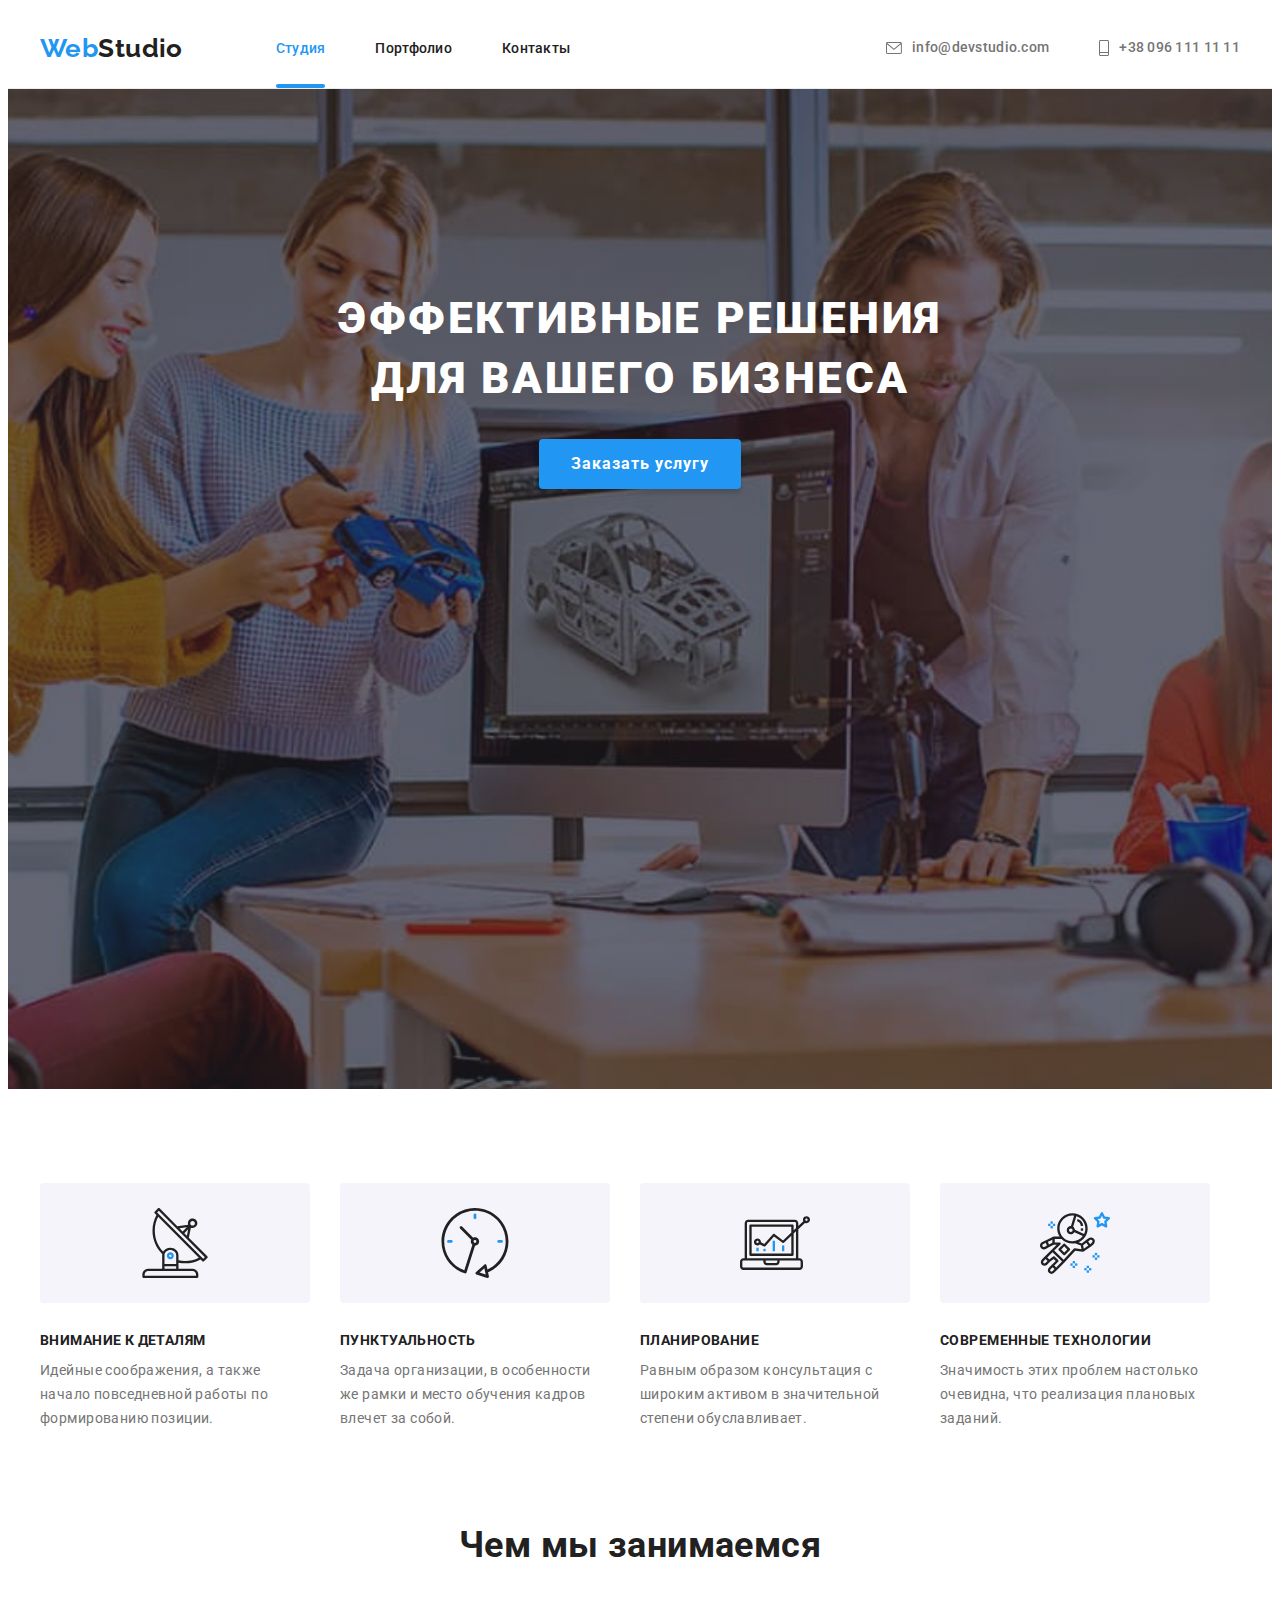
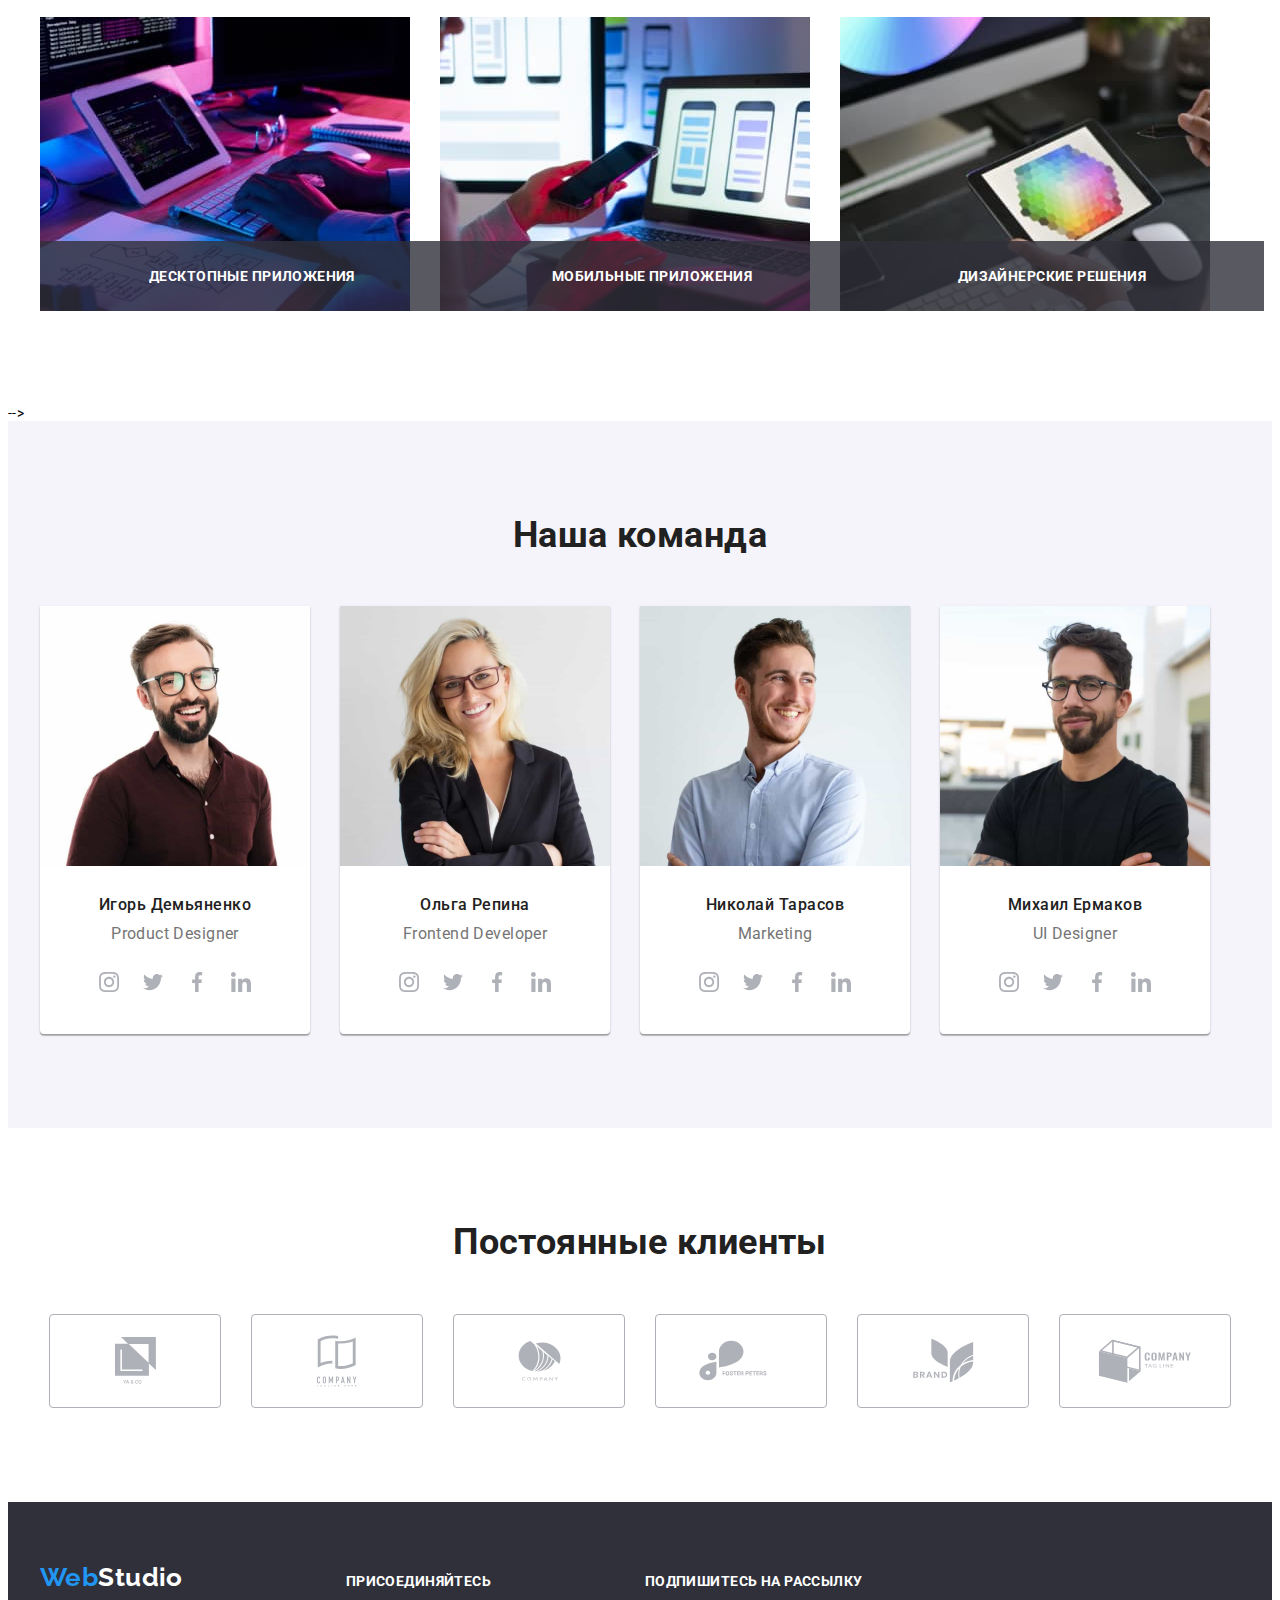
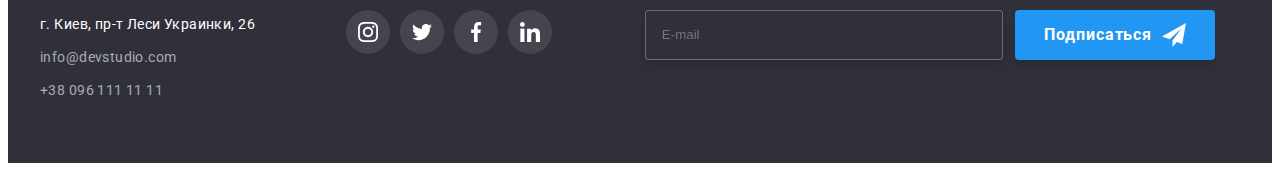
==== commit b43ccaa1: "fix hw 7" ====
--- a/index.html
+++ b/index.html
@@ -63,16 +63,16 @@
     <!--main-contain -->
     <main>
       <!-- hero-section -->
-      <!-- <section class="hero">
+      <section class="hero">
         <div class="container hero-img">
           <h1 class="hero-text">Эффективные решения для вашего бизнеса</h1>
           <button class="btn-hero btn" type="button" data-modal-open>
             Заказать услугу
           </button>
         </div>
-      </section> -->
+      </section>
       <!-- features-section -->
-      <!-- <section class="features container">
+      <section class="features container">
         <h2 class="section-title visually-hidden">Особенности</h2>
         <ul class="features-list list">
           <li class="features-item">
@@ -124,9 +124,9 @@
             </p>
           </li>
         </ul>
-      </section> -->
+      </section>
       <!-- make-section  -->
-      <!-- <section class="make container">
+      <section class="make container">
         <h2 class="section-title">Чем мы занимаемся</h2>
         <ul class="make-list list">
           <li class="make-item">
@@ -152,9 +152,10 @@
             </div>
           </li>
         </ul>
-      </section> -->
+      </section>
+      -->
       <!-- our-team -->
-      <!-- <section class="team-section">
+      <section class="team-section">
         <div class="container">
           <h2 class="section-title">Наша команда</h2>
           <ul class="team-list list">
@@ -320,9 +321,9 @@
             </li>
           </ul>
         </div>
-      </section> -->
+      </section>
       <!-- regular customers -->
-      <!-- <section class="client-section">
+      <section class="client-section">
         <h2 class="section-title">Постоянные клиенты</h2>
         <div class="container">
           <ul class="clients-list list">
@@ -370,10 +371,10 @@
             </li>
           </ul>
         </div>
-      </section> -->
+      </section>
     </main>
     <!-- footer-section -->
-    <!-- <footer class="footer-section">
+    <footer class="footer-section">
       <div class="container footer-container">
         <div class="footer-address">
           <a href="./index.html" class="logo link">
@@ -456,7 +457,7 @@
           </form>
         </div>
       </div>
-    </footer> -->
+    </footer>
     <!-- backdrop -->
     <div class="backdrop is-hidden" data-modal>
       <div class="modal">
--- a/css/main.min.css
+++ b/css/main.min.css
@@ -1,2 +1,2 @@
-:root{--primary-color-accent: #2196f3;--primary-text-color: #757575;--secondary-text-color: #212121;--color-text: #ffffff;--primary-color-bg: #ffffff;--secondary-color-bg: #f5f4fa;--color-bg: #2f303a;--secondary-color-btn: #188ce8;--primary-color-icon: #afb1b8;--trans-dur-250ms: 250ms;--cubic-bezier: cubic-bezier(0.4, 0, 0.2, 1)}.visually-hidden{position:absolute;width:1px;height:1px;margin:-1px;border:0;padding:0;white-space:nowrap;clip-path:inset(100%);clip:rect(0 0 0 0);overflow:hidden}.logo{margin-right:93px;font-family:"Raleway", sans-serif;font-weight:700;font-size:26px;line-height:1.19;color:var(--primary-color-accent)}.btn{display:flex;align-items:center;text-align:center;margin-left:auto;margin-right:auto;min-width:200px;font-family:inherit;font-weight:700;font-size:16px;line-height:1.87;letter-spacing:0.06em;box-shadow:0px 4px 4px rgba(0,0,0,0.15);border-radius:4px;border:transparent;color:var(--color-text);background:var(--primary-color-accent);transition-property:background;transition-duration:var(--trans-dur-250ms);transition-timing-function:var(--cubic-bezier)}.btn:hover,.btn:focus,.btn:visited{cursor:pointer;background:var(--secondary-color-btn)}body{font-weight:400;font-size:14px;letter-spacing:0.03em;font-family:"Roboto", sans-serif;background:var(--primary-color-bg)}h1,h2,h3,p{margin-top:0;margin-bottom:0}ul,ol{margin-top:0;margin-bottom:0;padding-left:0}img{display:block;max-width:100%;min-height:auto}.list{list-style:none}.link{text-decoration:none}.section-title{margin-bottom:50px;font-weight:700;font-size:36px;line-height:1.16;text-align:center;color:var(--secondary-text-color)}.container{margin-left:15px;margin-right:15px}.logo-header{margin:0;color:var(--secondary-text-color)}.hero{padding-top:200px;padding-bottom:200px;background:var(--color-bg);margin:0 auto;background-image:linear-gradient(rgba(47,48,58,0.4), rgba(47,48,58,0.4)),url(../images/bg-hero.jpg);background-repeat:no-repeat;background-size:cover;max-width:1600px;height:600px;background-origin:padding-box;background-position:center center;text-align:center}.hero-text{margin-left:auto;margin-right:auto;width:670px;margin-bottom:30px;font-weight:900;font-size:44px;line-height:1.36;letter-spacing:0.06em;text-transform:uppercase;color:var(--color-text)}.btn-hero{padding:10px 32px}.features{padding-top:94px;padding-bottom:94px}.features-list{display:flex;flex-basis:calc((100% - 90px) / 4)}.features-item{width:270px}.features-item:not(:last-child){margin-right:30px}.features-item-title{margin-bottom:10px;font-weight:700;font-size:14px;line-height:1.14;text-transform:uppercase;color:var(--secondary-text-color)}.features-list-text{line-height:1.71;color:var(--primary-text-color)}.features-list-icon{display:flex;width:270px;height:120px;justify-content:center;align-items:center;margin-bottom:30px;background:var(--secondary-color-bg);border-radius:4px}.make-list{display:flex}.make{padding-bottom:94px}.make-list{flex-basis:calc((100% - 60px) / 3)}.make-item:not(:last-child){margin-right:30px}.make-item{position:relative}.make-item-label{position:absolute;bottom:0;width:100%;padding:27px;background:rgba(47,48,58,0.8)}.make-text{font-weight:700;letter-spacing:0.03em;text-align:center;text-transform:uppercase;color:var(--color-text)}.team-list{display:flex;padding-bottom:94px;flex-basis:calc((100% - 90px) / 4)}.team-item{box-shadow:0px 1px 3px rgba(0,0,0,0.12),0px 1px 1px rgba(0,0,0,0.14),0px 2px 1px rgba(0,0,0,0.2);border-radius:0px 0px 4px 4px;background-color:var(--primary-color-bg)}.team-item:not(:last-child){margin-right:30px}.team-section{padding-top:94px;background-color:var(--secondary-color-bg)}.team-item-name{margin-bottom:10px;font-weight:500;font-size:16px;line-height:1.18;text-align:center;letter-spacing:0.03em;color:var(--secondary-text-color)}.team-item-prof{margin-bottom:16px;font-size:16px;line-height:1.18;text-align:center;color:var(--primary-text-color)}.team-info{padding-top:30px;padding-bottom:30px}.team-list-icon{display:flex;justify-content:space-between;justify-content:center}.team-link-icon{display:flex;justify-content:center;align-items:center;width:44px;height:44px;border-radius:50%;transition-property:background-color;transition-duration:var(--trans-dur-250ms);transition-timing-function:var(--cubic-bezier);fill:var(--primary-color-bg)}.team-link-icon:hover,.team-link-icon:focus{background-color:var(--primary-color-accent)}.team-icon{transition-property:fill;transition-duration:var(--trans-dur-250ms);transition-timing-function:var(--cubic-bezier);fill:var(--primary-color-icon)}.team-link-icon:hover .team-icon,.team-link-icon:focus .team-icon{fill:var(--primary-color-bg)}.client-section{padding-top:94px;padding-bottom:94px}.clients-list{display:flex;justify-content:center;margin-top:50px}.clients-item{width:calc((100% - 150px) / 6)}.client-item:not(:last-child){margin-right:30px}.client-link{display:flex;justify-content:center;align-items:center;width:170px;height:92px;border:1px solid var(--primary-color-icon);border-radius:4px;transition-property:transform, border-color;transition-duration:var(--trans-dur-250ms);transition-timing-function:var(--cubic-bezier)}.client-link:hover,.client-link:focus{border-color:var(--primary-color-accent);transform:scale(0.64)}.client-icon{transition-property:fill;transition-duration:var(--trans-dur-250ms);transition-timing-function:var(--cubic-bezier);fill:var(--primary-color-icon)}.client-link:hover .client-icon,.client-link:focus .client-icon{fill:var(--primary-color-accent)}.footer-section{background:var(--color-bg);padding-top:60px;padding-bottom:60px}.footer-container{display:flex;align-items:baseline}.logo-footer{color:var(--color-text)}.footer-address{margin-right:70px}.address-list{margin-top:20px}.address-link{font-style:normal;line-height:1.71;color:var(--color-text);transition-property:color;transition-duration:var(--trans-dur-250ms);transition-timing-function:var(--cubic-bezier)}.address-link:hover,.address-link:focus{color:var(--primary-color-accent)}.address-contact-link{font-style:normal;line-height:1.71;color:rgba(255,255,255,0.6);transition-property:color;transition-duration:var(--trans-dur-250ms);transition-timing-function:var(--cubic-bezier)}.address-contact-link:hover,.address-contact-link:focus{color:var(--primary-color-accent)}.address-contact-item{margin-top:9px}.footer-social{margin-right:93px}.footer-social-title{display:flex;margin-bottom:20px;font-weight:700;font-size:14px;line-height:1.14;letter-spacing:0.03em;text-transform:uppercase;color:var(--color-text)}.footer-list-icon{display:flex}.footer-list-icon :not(:last-child){margin-right:10px}.footer-item-icon{display:flex;justify-content:center;align-items:center;width:44px;height:44px;background-color:rgba(255,255,255,0.1);border-radius:50%}.footer-link-icon{display:flex;justify-content:center;align-items:center;width:44px;height:44px;border-radius:50%;transition-property:background-color;transition-duration:var(--trans-dur-250ms);transition-timing-function:var(--cubic-bezier)}.footer-link-icon:hover,.footer-link-icon:focus{background-color:var(--primary-color-accent)}.footer-icon{fill:var(--primary-color-bg)}.backdrop{position:fixed;top:0;left:0;width:100%;height:100%;background:rgba(0,0,0,0.2);transition-property:opacity, visibility;transition-duration:var(--trans-dur-250ms);transition-timing-function:var(--cubic-bezier)}.backdrop.is-hidden{visibility:hidden;opacity:0;pointer-events:none}.modal{position:absolute;top:50%;left:50%;padding:40px;transform:translate(-50%, -50%);width:528px;height:581px;background:var(--primary-color-bg);box-shadow:0px 1px 3px rgba(0,0,0,0.12),0px 1px 1px rgba(0,0,0,0.14),0px 2px 1px rgba(0,0,0,0.2);border-radius:4px}.model-close{position:absolute;display:flex;justify-content:center;align-items:center;top:8px;right:8px;width:30px;height:30px;border-radius:50%;cursor:pointer;padding:0;background:var(--primary-color-bg);border:1px solid rgba(0,0,0,0.1)}.model-close-icon{transition-property:fill;transition-duration:var(--trans-dur-250ms);transition-timing-function:var(--cubic-bezier)}.model-close:focus .model-close-icon,.model-close:hover .model-close-icon{fill:var(--primary-color-accent)}.bd-form-title{display:block;margin-bottom:12px;font-weight:700;font-size:20px;line-height:1.15;text-align:center;letter-spacing:0.03em;color:var(--secondary-text-color)}.form-name{display:block;font-weight:400;margin-bottom:4px;font-size:12px;line-height:1.17;letter-spacing:0.01em;color:var(--primary-text-color)}.bd-form-callback{position:relative;display:block}.bd-form-input{display:block;padding-left:42px;width:100%;height:40px;margin-bottom:10px;border:1px solid rgba(33,33,33,0.2);border-radius:4px;box-shadow:0px 1px 3px rgba(0,0,0,0.12),0px 1px 1px rgba(0,0,0,0.14),0px 2px 1px rgba(0,0,0,0.2)}.bd-form-input:focus,.bd-form-input:hover{outline:none;border-color:var(--primary-color-accent)}.form-icon{position:absolute;top:50%;left:12px;transform:translateY(-50%);transition-property:fill;transition-duration:var(--trans-dur-250ms);transition-timing-function:var(--cubic-bezier)}.bd-form-input:focus+.form-icon,.bd-form-input:hover+.form-icon{fill:var(--primary-color-accent)}.comment{display:block;width:100%;height:120px;resize:none;margin-bottom:20px;padding:12px 16px;font-weight:400;font-size:12px;line-height:1.17;letter-spacing:0.01em;border-radius:4px;border:1px solid rgba(33,33,33,0.2);box-shadow:0px 1px 3px rgba(0,0,0,0.12),0px 1px 1px rgba(0,0,0,0.14),0px 2px 1px rgba(0,0,0,0.2);transition-property:border-color;transition-duration:var(--trans-dur-250ms);transition-timing-function:var(--cubic-bezier)}.comment:focus,.comment:hover{outline:none;border-color:var(--primary-color-accent)}.comment::placeholder{color:rgba(117,117,117,0.5)}.form-checkbox{margin-right:8px}.policy-checkbox{display:flex;align-items:center;font-weight:400;font-size:14px;margin-bottom:30px;line-height:1.71;letter-spacing:0.03em;color:var(--primary-text-color)}.policy-checkbox::before{content:"";width:16px;height:15px;border:2px solid var(--secondary-text-color);border-radius:2px;cursor:pointer;margin-right:10px}.form-checkbox:checked+.policy-checkbox::before{background-image:url(../images/icon-policy.svg);background-color:var(--primary-color-accent);border-color:transparent;background-size:contain;background-origin:border-box}.form-checkbox:focus+.policy-checkbox::before{outline:none;border-color:var(--primary-color-accent)}.form-link{color:var(--primary-color-accent)}.form-btn{padding:10px 55px}.sabscription{display:flex;flex-direction:column}.sabscription-form{display:flex}.sabscription-title{margin-bottom:20px;font-weight:700;font-size:14px;line-height:1.14;letter-spacing:0.03em;text-transform:uppercase;color:var(--color-text)}.sabscription-mail{width:358px;height:50px;margin-right:12px;border:1px solid rgba(255,255,255,0.3);box-sizing:border-box;filter:drop-shadow(0px 4px 4px rgba(0,0,0,0.15));border-radius:4px;background-color:var(--color-bg)}.sabscription-form input{padding-left:16px}.sabscription-btn{padding-left:29px}.sabsctiption-svg{margin-left:10px}.portfolio{padding-top:94px;padding-bottom:94px}.portfolio-list{margin-bottom:50px;display:flex;justify-content:center}.portfolio-btn-item:not(:last-child){margin-right:8px}.portfolio-btn{padding:6px 22px;border:transparent;border-radius:4px;line-height:1.62;font-family:inherit;font-weight:500;font-size:16px;letter-spacing:0.03em;color:var(--secondary-text-color);background:var(--secondary-color-bg);transition-property:color, background, box-shadow;transition-duration:var(--trans-dur-250ms);transition-timing-function:var(--cubic-bezier)}.portfolio-btn:hover,.portfolio-btn:focus{background:var(--primary-color-accent);color:var(--color-text);box-shadow:0px 3px 1px rgba(0,0,0,0.1),0px 1px 2px rgba(0,0,0,0.08),0px 2px 2px rgba(0,0,0,0.12);cursor:pointer}.portfolio-card-list{display:flex;flex-wrap:wrap}.portfolio-card-item{flex-basis:calc((100% - 60px) / 3)}.portfolio-card-item:not(:nth-child(3n)){margin-right:30px}.portfolio-card-item:not(:nth-last-child(-n+3)){margin-bottom:30px}.portfolio-text{padding:20px 24px;border-bottom:1px solid #eeeeee;border-left:1px solid #eeeeee;border-right:1px solid #eeeeee}.portfolio-card-name{margin-bottom:4px;font-weight:700;font-size:18px;line-height:2;letter-spacing:0.06em;color:var(--secondary-text-color)}.portfolio-link{display:block;font-size:16px;line-height:1.87;letter-spacing:0.03em;color:var(--primary-text-color);transition-property:box-shadow;transition-duration:var(--trans-dur-250ms);transition-timing-function:var(--cubic-bezier)}.portfolio-link:hover,.portfolio-link:focus{box-shadow:0px 1px 1px rgba(0,0,0,0.12),0px 4px 4px rgba(0,0,0,0.06),1px 4px 6px rgba(0,0,0,0.16)}.portfolio-card-description{position:relative;overflow:hidden}.portfolio-card-text{position:absolute;top:0;left:0;padding:63px 24px;width:100%;height:100%;font-size:18px;line-height:1.56;letter-spacing:0.03em;color:var(--color-text);background:rgba(33,150,243,0.9);transition-duration:var(--trans-dur-250ms);transition-timing-function:var(--cubic-bezier);transform:translateY(100%);opacity:0}.portfolio-link:hover .portfolio-card-text,.portfolio-link:focus .portfolio-card-text{transform:translateY(0%);opacity:1}
+:root{--primary-color-accent: #2196f3;--primary-text-color: #757575;--secondary-text-color: #212121;--color-text: #ffffff;--primary-color-bg: #ffffff;--secondary-color-bg: #f5f4fa;--color-bg: #2f303a;--secondary-color-btn: #188ce8;--primary-color-icon: #afb1b8;--trans-dur-250ms: 250ms;--cubic-bezier: cubic-bezier(0.4, 0, 0.2, 1)}.visually-hidden{position:absolute;width:1px;height:1px;margin:-1px;border:0;padding:0;white-space:nowrap;clip-path:inset(100%);clip:rect(0 0 0 0);overflow:hidden}.logo{margin-right:93px;font-family:"Raleway", sans-serif;font-weight:700;font-size:26px;line-height:1.19;color:var(--primary-color-accent)}.btn{display:flex;align-items:center;text-align:center;margin-left:auto;margin-right:auto;min-width:200px;font-family:inherit;font-weight:700;font-size:16px;line-height:1.87;letter-spacing:0.06em;box-shadow:0px 4px 4px rgba(0,0,0,0.15);border-radius:4px;border:transparent;color:var(--color-text);background:var(--primary-color-accent);transition-property:background;transition-duration:var(--trans-dur-250ms);transition-timing-function:var(--cubic-bezier)}.btn:hover,.btn:focus,.btn:visited{cursor:pointer;background:var(--secondary-color-btn)}body{font-weight:400;font-size:14px;letter-spacing:0.03em;font-family:"Roboto", sans-serif;background:var(--primary-color-bg)}h1,h2,h3,p{margin-top:0;margin-bottom:0}ul,ol{margin-top:0;margin-bottom:0;padding-left:0}img{display:block;max-width:100%;min-height:auto}.list{list-style:none}.link{text-decoration:none}.section-title{margin-bottom:50px;font-weight:700;font-size:36px;line-height:1.16;text-align:center;color:var(--secondary-text-color)}.container{width:1200px;margin-left:auto;margin-right:auto;padding-left:15px;padding-right:15px}.header-border{border-bottom:1px solid #ececec}.header-container{display:flex;align-items:center}.logo-header{margin:0;color:var(--secondary-text-color)}.contact-list{display:flex;margin-left:auto}.nav-list{display:flex}.current{position:relative}.current::after{content:"";position:absolute;bottom:0;left:0;width:100%;height:4px;background-color:var(--primary-color-accent);border-radius:2px}.nav-link{padding-top:32px;padding-bottom:32px;font-weight:500;line-height:1.14;letter-spacing:0.02em;color:var(--secondary-text-color);transition-property:color;transition-duration:var(--trans-dur-250ms);transition-timing-function:var(--cubic-bezier)}.nav-link:hover,.nav-link:focus,.nav-link.current{color:var(--primary-color-accent)}.nav-item:not(:last-child){margin-right:50px}.contact-link{align-items:center;padding-top:32px;padding-bottom:32px;font-weight:500;line-height:1.14;letter-spacing:0.02em;color:var(--primary-text-color);transition-property:color;transition-duration:var(--trans-dur-250ms);transition-timing-function:var(--cubic-bezier)}.contact-link:hover,.contact-link:focus{color:var(--primary-color-accent)}.contact-item:not(:last-child){margin-right:50px}.contact-list{display:flex}.contact-link{display:flex;text-align:center}.contact-link-icon{margin-right:10px;fill:var(--primary-text-color);transition-property:fill;transition-duration:var(--trans-dur-250ms);transition-timing-function:var(--cubic-bezier)}.contact-link:hover .contact-link-icon,.contact-link:focus .contact-link-icon{fill:var(--primary-color-accent)}.hero{padding-top:200px;padding-bottom:200px;background:var(--color-bg);margin:0 auto;background-image:linear-gradient(rgba(47,48,58,0.4), rgba(47,48,58,0.4)),url(../images/bg-hero.jpg);background-repeat:no-repeat;background-size:cover;max-width:1600px;height:600px;background-origin:padding-box;background-position:center center;text-align:center}.hero-text{margin-left:auto;margin-right:auto;width:670px;margin-bottom:30px;font-weight:900;font-size:44px;line-height:1.36;letter-spacing:0.06em;text-transform:uppercase;color:var(--color-text)}.btn-hero{padding:10px 32px}.features{padding-top:94px;padding-bottom:94px}.features-list{display:flex;flex-basis:calc((100% - 90px) / 4)}.features-item{width:270px}.features-item:not(:last-child){margin-right:30px}.features-item-title{margin-bottom:10px;font-weight:700;font-size:14px;line-height:1.14;text-transform:uppercase;color:var(--secondary-text-color)}.features-list-text{line-height:1.71;color:var(--primary-text-color)}.features-list-icon{display:flex;width:270px;height:120px;justify-content:center;align-items:center;margin-bottom:30px;background:var(--secondary-color-bg);border-radius:4px}.make-list{display:flex}.make{padding-bottom:94px}.make-list{flex-basis:calc((100% - 60px) / 3)}.make-item:not(:last-child){margin-right:30px}.make-item{position:relative}.make-item-label{position:absolute;bottom:0;width:100%;padding:27px;background:rgba(47,48,58,0.8)}.make-text{font-weight:700;letter-spacing:0.03em;text-align:center;text-transform:uppercase;color:var(--color-text)}.team-list{display:flex;padding-bottom:94px;flex-basis:calc((100% - 90px) / 4)}.team-item{box-shadow:0px 1px 3px rgba(0,0,0,0.12),0px 1px 1px rgba(0,0,0,0.14),0px 2px 1px rgba(0,0,0,0.2);border-radius:0px 0px 4px 4px;background-color:var(--primary-color-bg)}.team-item:not(:last-child){margin-right:30px}.team-section{padding-top:94px;background-color:var(--secondary-color-bg)}.team-item-name{margin-bottom:10px;font-weight:500;font-size:16px;line-height:1.18;text-align:center;letter-spacing:0.03em;color:var(--secondary-text-color)}.team-item-prof{margin-bottom:16px;font-size:16px;line-height:1.18;text-align:center;color:var(--primary-text-color)}.team-info{padding-top:30px;padding-bottom:30px}.team-list-icon{display:flex;justify-content:space-between;justify-content:center}.team-link-icon{display:flex;justify-content:center;align-items:center;width:44px;height:44px;border-radius:50%;transition-property:background-color;transition-duration:var(--trans-dur-250ms);transition-timing-function:var(--cubic-bezier);fill:var(--primary-color-bg)}.team-link-icon:hover,.team-link-icon:focus{background-color:var(--primary-color-accent)}.team-icon{transition-property:fill;transition-duration:var(--trans-dur-250ms);transition-timing-function:var(--cubic-bezier);fill:var(--primary-color-icon)}.team-link-icon:hover .team-icon,.team-link-icon:focus .team-icon{fill:var(--primary-color-bg)}.client-section{padding-top:94px;padding-bottom:94px}.clients-list{display:flex;justify-content:center;margin-top:50px}.clients-item{width:calc((100% - 150px) / 6)}.client-item:not(:last-child){margin-right:30px}.client-link{display:flex;justify-content:center;align-items:center;width:170px;height:92px;border:1px solid var(--primary-color-icon);border-radius:4px;transition-property:transform, border-color;transition-duration:var(--trans-dur-250ms);transition-timing-function:var(--cubic-bezier)}.client-link:hover,.client-link:focus{border-color:var(--primary-color-accent);transform:scale(0.64)}.client-icon{transition-property:fill;transition-duration:var(--trans-dur-250ms);transition-timing-function:var(--cubic-bezier);fill:var(--primary-color-icon)}.client-link:hover .client-icon,.client-link:focus .client-icon{fill:var(--primary-color-accent)}.footer-section{background:var(--color-bg);padding-top:60px;padding-bottom:60px}.footer-container{display:flex;align-items:baseline}.logo-footer{color:var(--color-text)}.footer-address{margin-right:70px}.address-list{margin-top:20px}.address-link{font-style:normal;line-height:1.71;color:var(--color-text);transition-property:color;transition-duration:var(--trans-dur-250ms);transition-timing-function:var(--cubic-bezier)}.address-link:hover,.address-link:focus{color:var(--primary-color-accent)}.address-contact-link{font-style:normal;line-height:1.71;color:rgba(255,255,255,0.6);transition-property:color;transition-duration:var(--trans-dur-250ms);transition-timing-function:var(--cubic-bezier)}.address-contact-link:hover,.address-contact-link:focus{color:var(--primary-color-accent)}.address-contact-item{margin-top:9px}.footer-social{margin-right:93px}.footer-social-title{display:flex;margin-bottom:20px;font-weight:700;font-size:14px;line-height:1.14;letter-spacing:0.03em;text-transform:uppercase;color:var(--color-text)}.footer-list-icon{display:flex}.footer-list-icon :not(:last-child){margin-right:10px}.footer-item-icon{display:flex;justify-content:center;align-items:center;width:44px;height:44px;background-color:rgba(255,255,255,0.1);border-radius:50%}.footer-link-icon{display:flex;justify-content:center;align-items:center;width:44px;height:44px;border-radius:50%;transition-property:background-color;transition-duration:var(--trans-dur-250ms);transition-timing-function:var(--cubic-bezier)}.footer-link-icon:hover,.footer-link-icon:focus{background-color:var(--primary-color-accent)}.footer-icon{fill:var(--primary-color-bg)}.backdrop{position:fixed;top:0;left:0;width:100%;height:100%;background:rgba(0,0,0,0.2);transition-property:opacity, visibility;transition-duration:var(--trans-dur-250ms);transition-timing-function:var(--cubic-bezier)}.backdrop.is-hidden{visibility:hidden;opacity:0;pointer-events:none}.modal{position:absolute;top:50%;left:50%;padding:40px;transform:translate(-50%, -50%);width:528px;height:581px;background:var(--primary-color-bg);box-shadow:0px 1px 3px rgba(0,0,0,0.12),0px 1px 1px rgba(0,0,0,0.14),0px 2px 1px rgba(0,0,0,0.2);border-radius:4px}.model-close{position:absolute;display:flex;justify-content:center;align-items:center;top:8px;right:8px;width:30px;height:30px;border-radius:50%;cursor:pointer;padding:0;background:var(--primary-color-bg);border:1px solid rgba(0,0,0,0.1)}.model-close-icon{transition-property:fill;transition-duration:var(--trans-dur-250ms);transition-timing-function:var(--cubic-bezier)}.model-close:focus .model-close-icon,.model-close:hover .model-close-icon{fill:var(--primary-color-accent)}.bd-form-title{display:block;margin-bottom:12px;font-weight:700;font-size:20px;line-height:1.15;text-align:center;letter-spacing:0.03em;color:var(--secondary-text-color)}.form-name{display:block;font-weight:400;margin-bottom:4px;font-size:12px;line-height:1.17;letter-spacing:0.01em;color:var(--primary-text-color)}.bd-form-callback{position:relative;display:block}.bd-form-input{display:block;padding-left:42px;width:100%;height:40px;margin-bottom:10px;border:1px solid rgba(33,33,33,0.2);border-radius:4px;box-shadow:0px 1px 3px rgba(0,0,0,0.12),0px 1px 1px rgba(0,0,0,0.14),0px 2px 1px rgba(0,0,0,0.2)}.bd-form-input:focus,.bd-form-input:hover{outline:none;border-color:var(--primary-color-accent)}.form-icon{position:absolute;top:50%;left:12px;transform:translateY(-50%);transition-property:fill;transition-duration:var(--trans-dur-250ms);transition-timing-function:var(--cubic-bezier)}.bd-form-input:focus+.form-icon,.bd-form-input:hover+.form-icon{fill:var(--primary-color-accent)}.comment{display:block;width:100%;height:120px;resize:none;margin-bottom:20px;padding:12px 16px;font-weight:400;font-size:12px;line-height:1.17;letter-spacing:0.01em;border-radius:4px;border:1px solid rgba(33,33,33,0.2);box-shadow:0px 1px 3px rgba(0,0,0,0.12),0px 1px 1px rgba(0,0,0,0.14),0px 2px 1px rgba(0,0,0,0.2);transition-property:border-color;transition-duration:var(--trans-dur-250ms);transition-timing-function:var(--cubic-bezier)}.comment:focus,.comment:hover{outline:none;border-color:var(--primary-color-accent)}.comment::placeholder{color:rgba(117,117,117,0.5)}.form-checkbox{margin-right:8px}.policy-checkbox{display:flex;align-items:center;font-weight:400;font-size:14px;margin-bottom:30px;line-height:1.71;letter-spacing:0.03em;color:var(--primary-text-color)}.policy-checkbox::before{content:"";width:16px;height:15px;border:2px solid var(--secondary-text-color);border-radius:2px;cursor:pointer;margin-right:10px}.form-checkbox:checked+.policy-checkbox::before{background-image:url(../images/icon-policy.svg);background-color:var(--primary-color-accent);border-color:transparent;background-size:contain;background-origin:border-box}.form-checkbox:focus+.policy-checkbox::before{outline:none;border-color:var(--primary-color-accent)}.form-link{color:var(--primary-color-accent)}.form-btn{padding:10px 55px}.sabscription{display:flex;flex-direction:column}.sabscription-form{display:flex}.sabscription-title{margin-bottom:20px;font-weight:700;font-size:14px;line-height:1.14;letter-spacing:0.03em;text-transform:uppercase;color:var(--color-text)}.sabscription-mail{width:358px;height:50px;margin-right:12px;border:1px solid rgba(255,255,255,0.3);box-sizing:border-box;filter:drop-shadow(0px 4px 4px rgba(0,0,0,0.15));border-radius:4px;background-color:var(--color-bg)}.sabscription-form input{padding-left:16px}.sabscription-btn{padding-left:29px}.sabsctiption-svg{margin-left:10px}.portfolio{padding-top:94px;padding-bottom:94px}.portfolio-list{margin-bottom:50px;display:flex;justify-content:center}.portfolio-btn-item:not(:last-child){margin-right:8px}.portfolio-btn{padding:6px 22px;border:transparent;border-radius:4px;line-height:1.62;font-family:inherit;font-weight:500;font-size:16px;letter-spacing:0.03em;color:var(--secondary-text-color);background:var(--secondary-color-bg);transition-property:color, background, box-shadow;transition-duration:var(--trans-dur-250ms);transition-timing-function:var(--cubic-bezier)}.portfolio-btn:hover,.portfolio-btn:focus{background:var(--primary-color-accent);color:var(--color-text);box-shadow:0px 3px 1px rgba(0,0,0,0.1),0px 1px 2px rgba(0,0,0,0.08),0px 2px 2px rgba(0,0,0,0.12);cursor:pointer}.portfolio-card-list{display:flex;flex-wrap:wrap}.portfolio-card-item{flex-basis:calc((100% - 60px) / 3)}.portfolio-card-item:not(:nth-child(3n)){margin-right:30px}.portfolio-card-item:not(:nth-last-child(-n+3)){margin-bottom:30px}.portfolio-text{padding:20px 24px;border-bottom:1px solid #eeeeee;border-left:1px solid #eeeeee;border-right:1px solid #eeeeee}.portfolio-card-name{margin-bottom:4px;font-weight:700;font-size:18px;line-height:2;letter-spacing:0.06em;color:var(--secondary-text-color)}.portfolio-link{display:block;font-size:16px;line-height:1.87;letter-spacing:0.03em;color:var(--primary-text-color);transition-property:box-shadow;transition-duration:var(--trans-dur-250ms);transition-timing-function:var(--cubic-bezier)}.portfolio-link:hover,.portfolio-link:focus{box-shadow:0px 1px 1px rgba(0,0,0,0.12),0px 4px 4px rgba(0,0,0,0.06),1px 4px 6px rgba(0,0,0,0.16)}.portfolio-card-description{position:relative;overflow:hidden}.portfolio-card-text{position:absolute;top:0;left:0;padding:63px 24px;width:100%;height:100%;font-size:18px;line-height:1.56;letter-spacing:0.03em;color:var(--color-text);background:rgba(33,150,243,0.9);transition-duration:var(--trans-dur-250ms);transition-timing-function:var(--cubic-bezier);transform:translateY(100%);opacity:0}.portfolio-link:hover .portfolio-card-text,.portfolio-link:focus .portfolio-card-text{transform:translateY(0%);opacity:1}
 /*# sourceMappingURL=main.min.css.map */